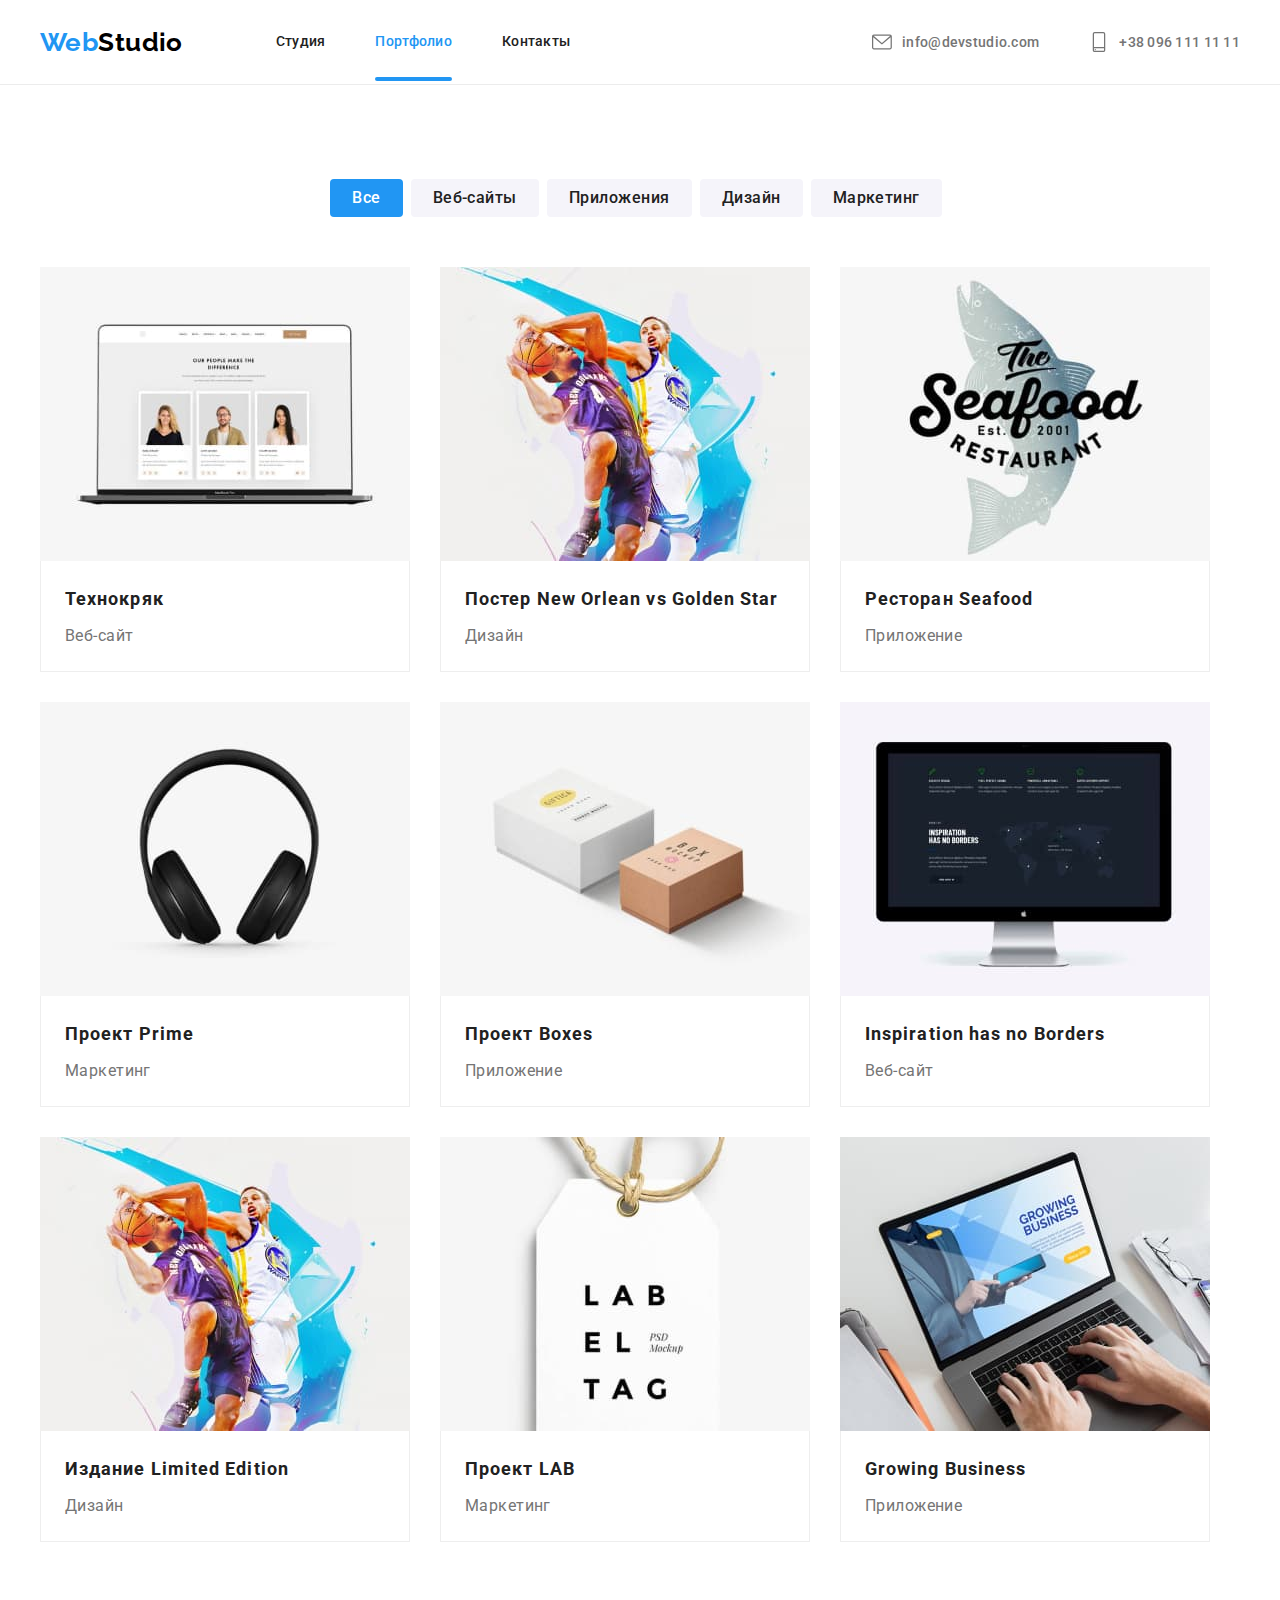
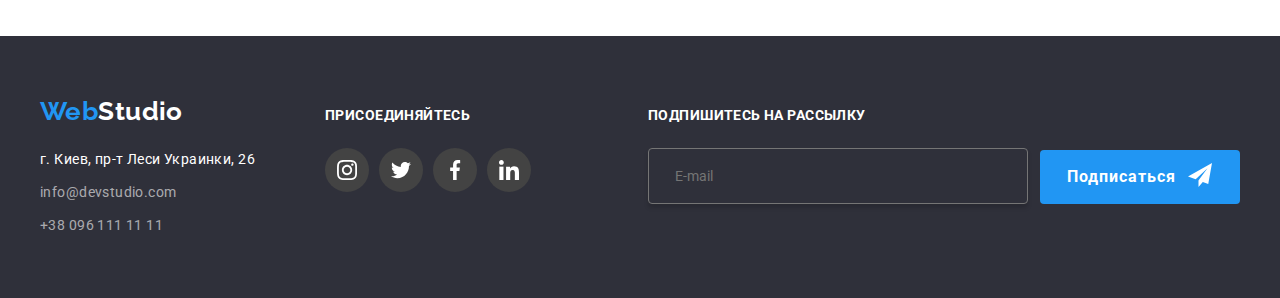
==== portfolio.html @ 3d5f89b4 "add" ====
<!DOCTYPE html>
<html lang="ru">
    <head>
        <meta charset="UTF-8">
        <meta http-equiv="X-UA-Compatible" content="IE=edge">
        <meta name="viewport" content="width=device-width, initial-scale=1.0">
        <title>Document</title>
        <link rel="preconnect" href="https://fonts.googleapis.com">
        <link rel="preconnect" href="https://fonts.gstatic.com" crossorigin>
        <link href="https://fonts.googleapis.com/css2?family=Raleway:wght@700&family=Roboto:wght@400;500;700;900&display=swap"
            rel="stylesheet">
        <link rel="stylesheet" href="./css/main.css">
        <link rel="stylesheet" href="./css/normalise.css">
        
    </head>

    <body class="page">
            <header class="header header-border">
                <div class="container">
                    <div class="section-header">
                        <nav class="header-nav">
                            <a class="logo link" href=""><span class="accent">Web</span>Studio</a>
            
                            <ul class="header-list list">
                                <li class="header-list-link">
                                    <a class="header-link  link" href="./index.html">Студия</a>
                                </li>
            
                                <li class="header-list-link">
                                    <a class="header-link current link" href="./portfolio.html">Портфолио</a>
                                </li>
            
                                <li class="header-list-link">
                                    <a class="header-link link" href="">Контакты</a>
                                </li>
                            </ul>
                        </nav>
            
                        <ul class="header-contakts-list list">
                            <li class="contacts-link">
            
                                <a class="header-contakts-link link mail" href="mailto:info@devstudio.com">
                                    <svg class="header-contakts-icon" aria-hidden="true">
                                        <use href="./images/icons.svg#icon-envelope"></use>
                                    </svg>
                                </a>
                            </li>
            
                            <li class="contacts-link">
            
                                <a class="header-contakts-link link phone" href="tel:+380961111111">
                                    <svg class="header-contakts-icon" aria-hidden="true">
                                        <use href="./images/icons.svg#icon-smartphone"></use>
                                    </svg>
                                </a>
                            </li>
                        </ul>
                    </div>
                </div>
            
            </header>
        <main>
            <section class="section portfolio">
                <div class="container">
                    <h1 class="button-caption">Заголовки</h1>
                    <ul class="list button-list">
                        <li class="btn-list"><button class="button active" type="button">Все</button></li>
                        <li class="btn-list"><button class="button" type="button">Веб-сайты</button></li>
                        <li class="btn-list"><button class="button" type="button">Приложения</button></li>
                        <li class="btn-list"><button class="button" type="button">Дизайн</button></li>
                        <li class="btn-list"><button class="button" type="button">Маркетинг</button></li>
                    </ul>

                    <ul class="container-project projects list">
                            <li class="element-project">
                                <a class="project-link link" href="">
                                    <div class="project-img">
                                        <img src="./portfolio/веб-сайт.jpg" alt="Веб-сайт" height="405">
                                            <div class="project-overlay">
                                                <p>
                                                    Ресурс предлагает комплексные предложения с разным уровнем функционала и сервисов. Все это позволит посетителю
                                                    получить
                                                    исчерпывающие сведения о компании или частном лице.
                                                </p>
                                             </div>
                                    </div>
                                    <div class="projects-item">
                                        <h2 class="projects-title">Технокряк</h2>
                                        <p class="projects-items">Веб-сайт</p>
                                    </div>
                                </a>
                            </li>
                            <li class="element-project">
                                <a class="project-link link" href="">
                                    <div class="project-img">
                                        <img src="./portfolio/дизайн.jpg" alt="Дизайн" height="405">
                                        <div class="project-overlay">
                                            <p>
                                                Ресурс предлагает комплексные предложения с разным уровнем функционала и сервисов. Все это позволит
                                                посетителю
                                                получить
                                                исчерпывающие сведения о компании или частном лице.
                                            </p>
                                        </div>
                                    </div>
                                    
                                    <div class="projects-item">
                                        <h2 class="projects-title">Постер New Orlean vs Golden Star</h2>
                                        <p class="projects-items">Дизайн</p>
                                    </div>
                                </a>
                                
                            </li>
                            <li class="element-project">
                                <a class="project-link link" href="">
                                    <div class="project-img">
                                        <img src="./portfolio/приложение1.jpg" alt="Приложение" height="405">
                                        <div class="project-overlay">
                                            <p>
                                                Ресурс предлагает комплексные предложения с разным уровнем функционала и сервисов. Все это позволит
                                                посетителю
                                                получить
                                                исчерпывающие сведения о компании или частном лице.
                                            </p>
                                        </div>
                                    </div>
                                    
                                    <div class="projects-item">
                                        <h2 class="projects-title">Ресторан Seafood</h2>
                                        <p class="projects-items">Приложение</p>
                                    </div>
                                </a>
                                
                            </li>
                            <li class="element-project">
                                <a class="project-link link" href="">
                                    <div class="project-img">
                                        <img src="./portfolio/маркетинг.jpg" alt="Маркетинг" height="405">
                                        <div class="project-overlay">
                                            <p>
                                                Ресурс предлагает комплексные предложения с разным уровнем функционала и сервисов. Все это позволит
                                                посетителю
                                                получить
                                                исчерпывающие сведения о компании или частном лице.
                                            </p>
                                        </div>
                                    </div>
                                    
                                    <div class="projects-item">
                                        <h2 class="projects-title">Проект Prime</h2>
                                        <p class="projects-items">Маркетинг</p>
                                    </div>
                                </a>
                            </li>
                            <li class="element-project">
                                <a class="project-link link" href="">
                                    <div class="project-img">
                                        <img src="./portfolio/приложение.jpg" alt="Приложение" height="405">
                                        <div class="project-overlay">
                                            <p>
                                                Ресурс предлагает комплексные предложения с разным уровнем функционала и сервисов. Все это позволит
                                                посетителю
                                                получить
                                                исчерпывающие сведения о компании или частном лице.
                                            </p>
                                        </div>
                                    </div>
                                    
                                    <div class="projects-item">
                                        <h2 class="projects-title">Проект Boxes</h2>
                                        <p class="projects-items">Приложение</p>
                                    </div>
                                </a>
                            </li>
                            <li class="element-project">
                                <a class="project-link link" href="">
                                    <div class="project-img">
                                        <img src="./portfolio/веб-сайт1.jpg" alt="Веб-сайт" height="405">
                                        <div class="project-overlay">
                                            <p>
                                                Ресурс предлагает комплексные предложения с разным уровнем функционала и сервисов. Все это позволит
                                                посетителю
                                                получить
                                                исчерпывающие сведения о компании или частном лице.
                                            </p>
                                        </div>
                                    </div>
                                    
                                    <div class="projects-item">
                                        <h2 class="projects-title">Inspiration has no Borders</h2>
                                        <p class="projects-items">Веб-сайт</p>
                                    </div>
                                </a>
                            </li>
                            <li class="element-project">
                                <a class="project-link link" href="">
                                    <div class="project-img">
                                        <img src="./portfolio/дизайн.jpg" alt="Дизайн" height="405">
                                        <div class="project-overlay">
                                            <p>
                                                Ресурс предлагает комплексные предложения с разным уровнем функционала и сервисов. Все это позволит
                                                посетителю
                                                получить
                                                исчерпывающие сведения о компании или частном лице.
                                            </p>
                                        </div>
                                    </div>
                                    
                                    <div class="projects-item">
                                        <h2 class="projects-title">Издание Limited Edition</h2>
                                        <p class="projects-items">Дизайн</p>
                                    </div>
                                </a>
                            </li>
                            <li class="element-project">
                                <a class="project-link link" href="">
                                    <div class="project-img">
                                        <img src="./portfolio/маркетинг1.jpg" alt="Маркетинг" height="405">
                                        <div class="project-overlay">
                                            <p>
                                                Ресурс предлагает комплексные предложения с разным уровнем функционала и сервисов. Все это позволит
                                                посетителю
                                                получить
                                                исчерпывающие сведения о компании или частном лице.
                                            </p>
                                        </div>
                                    </div>
                                    
                                    <div class="projects-item">
                                        <h2 class="projects-title">Проект LAB</h2>
                                        <p class="projects-items">Маркетинг</p>
                                    </div>
                                </a>
                            </li>
                            <li class="element-project">
                                <a class="project-link link" href="">
                                    <div class="project-img">
                                        <img src="./portfolio/приложение2.jpg" alt="Приложение" height="405">
                                        <div class="project-overlay">
                                            <p>
                                                Ресурс предлагает комплексные предложения с разным уровнем функционала и сервисов. Все это позволит
                                                посетителю
                                                получить
                                                исчерпывающие сведения о компании или частном лице.
                                            </p>
                                        </div>
                                    </div>
                                    
                                    <div class="projects-item">
                                        <h2 class="projects-title">Growing Business</h2>
                                        <p class="projects-items">Приложение</p>
                                    </div>
                                </a>
                            </li>
                    </ul>
                </div>
            </section>
        </main>
        
        <footer class="footer">
            <div class="container footer-flex">
                <div class="adress">
                    <a class="logo link" href=""><span class="accent">Web</span>Studio</a>
        
                    <address>
                        <ul class="footer-contakts-list list">
                            <li class="footer-menu">
                                <a class="footer-contakts-link link" href="">г. Киев, пр-т Леси Украинки, 26</a>
                            </li>
        
                            <li class="footer-menu">
                                <a class="footer-contakts-link items link"
                                    href="mailto:info@devstudio.com">info@devstudio.com</a>
                            </li>
        
                            <li class="footer-menu">
                                <a class="footer-contakts-link items link" href="tel:+380961111111">+38 096 111 11 11</a>
                            </li>
                        </ul>
                    </address>
                </div>
        
                <div>
                    <b class="cta">присоединяйтесь</b>
                    <ul class="list list-cta">
                        <li class="social-item-cta">
                            <a class="social-icon-footer link" href="#">
                                <svg class="social-icon-cta" aria-hidden="true">
                                    <use href="./images/icons.svg#icon-insta"></use>
                                </svg>
                            </a>
                        </li>
                        <li class="social-item-cta">
                            <a class="social-icon-footer link" href="#">
                                <svg class="social-icon-cta" aria-hidden="true">
                                    <use href="./images/icons.svg#icon-tw"></use>
                                </svg>
                            </a>
                        </li>
                        <li class="social-item-cta">
                            <a class="social-icon-footer link" href="#">
                                <svg class="social-icon-cta" aria-hidden="true">
                                    <use href="./images/icons.svg#icon-fb"></use>
                                </svg>
                            </a>
                        </li>
                        <li class="social-item-cta">
                            <a class="social-icon-footer link" href="#">
                                <svg class="social-icon-cta" aria-hidden="true">
                                    <use href="./images/icons.svg#icon-in"></use>
                                </svg>
                            </a>
                        </li>
                    </ul>
                </div>
                <div class="follow-form">
                    <b class="cta">подпишитесь на рассылку</b>
                    <form class="form-follow-send">
                        <label class="form-follow-lable" for="follow-email"></label>
                        <input class="form-follow-input" id="follow-email" type="text" name="email" placeholder="E-mail">
                        <button class="form-send-button" type="submit">Подписаться
                            <svg class="form-send-icon" aria-hidden="true" width="24" height="24">
                                <use href="./images/icons.svg#icon-send"></use>
                            </svg>
                        </button>
                    </form>
                </div>
            </div>
        </footer>
    </body>
</html>
---- css/main.css ----
:root {
  --font-family-primary: 'Roboto', sans-serif;
  --font-family-logo: 'Raleway', sans-serif;
  --color-background-primary: #e5e5e5;
  --color-tertiary: #ffffff;
  --color-primary: #757575;
  --color-secondary: #212121;
  --color-accent: #2196f3;
  --color-background: #2f303a;
  --color-button: #f5f4fa;
  --color-button-secondary: #eeeeee;
  --color-logo: #000000;
  --color-top: #ececec;
  --color-client: #afb1b8;
}

body {
  font-family: var(--font-family-primary);
  background-color: var(--color-background-primar);
  color: var(--color-primary);
  font-size: 14px;
  font-weight: 400;
  line-height: 1.7;
  letter-spacing: 0.03em;
}

.link {
  text-decoration: none;
  color: inherit;
  transition: opacity 250ms cubic-bezier(0.4, 0, 0.2, 1);
}

.list {
  list-style: none;
  display: flex;
  padding-left: 0;
  margin: 0;
}

/* .section-header,
.section-hero,
.section-benefits,
.section-activity,
.section-team,
.section-footer,
.section-button { */

.container {
  margin-left: auto;
  margin-right: auto;
  width: 1200px;
  padding-left: 15px;
  padding-right: 15px;
}

h1,
h2,
h3,
h4,
h5,
h6,
p {
  margin: 0;
}

img {
  display: block;
  max-width: 100%;
  height: auto;
}

.section {
  padding-top: 94px;
  padding-bottom: 94px;
}

*:focus-visible {
  outline: none;
}

/* header */

.section-header .header-nav {
  display: flex;
  align-items: center;
}

.section-header {
  display: flex;
}
.logo {
  font-family: var(--font-family-logo);
  font-weight: 700;
  font-size: 26px;
  line-height: 1.19;

  color: var(--color-logo);
}

.accent {
  color: var(--color-accent);
}

.header-link,
.header-contakts-link {
  padding-top: 32px;
  padding-bottom: 32px;

  font-weight: 500;
  line-height: 1.14;
  line-height: 100%;
  letter-spacing: 0.02em;
  color: var(--color-secondary);
}
.current {
  position: relative;
}
.header-link.current::after {
  position: absolute;
  content: ' ';
  display: block;
  background-color: var(--color-accent);
  bottom: 0;
  height: 4px;
  width: 100%;
  border-radius: 2px;
}

.mail::after {
  content: 'info@devstudio.com';
  display: inline-block;
}

.phone::after {
  content: '+38 096 111 11 11';
  display: inline-block;
}

.contacts-link {
  display: flex;
  align-items: center;
}

.header-contakts-link {
  display: flex;
  align-items: center;
  fill: var(--color-primary);
  cursor: pointer;
  color: var(--color-primary);
}

.header-link:hover,
.header-link:focus,
.current,
.accent {
  color: var(--color-accent);
  transition: cubic-bezier(0.4, 0, 0.2, 1);
  transition-duration: 250ms;
}

.current::after {
  content: ' ';
}

.header-contakts-link:hover,
.header-contakts-link:focus {
  color: var(--color-accent);
  fill: var(--color-accent);
  transition: cubic-bezier(0.4, 0, 0.2, 1);
  transition-duration: 250ms;
}

.header-contakts-icon {
  width: 20px;
  height: 20px;
  margin-right: 10px;
}

.header-list {
  margin-left: 93px;
}
.header-contakts-list {
  margin-left: auto;
}

.header-list-link:not(:last-child),
.contacts-link:not(:last-child) {
  margin-right: 50px;
}

/* hero */

.hero {
  padding-top: 200px;
  padding-bottom: 200px;
  text-align: center;
}
.overlay {
  background-image: linear-gradient(to right, rgba(47, 48, 58, 0.4), rgba(47, 48, 58, 0.4)),
    url(../images/bg.jpg);
  background-color: var(--color-background);
  background-repeat: no-repeat;
  background-position: center;
  background-size: cover;
  max-width: 1600px;
  max-height: 600px;
  margin-left: auto;
  margin-right: auto;
}

.hero-title {
  font-weight: 900;
  font-size: 44px;
  text-transform: uppercase;
  letter-spacing: 0.06em;
  line-height: 1.36;
  margin-bottom: 30px;
  color: var(--color-tertiary);
}

.btn {
  margin: auto;
}

.hero-btn {
  background-color: var(--color-accent);

  font-family: var(--font-family-primary);
  font-weight: 700;
  font-size: 16px;
  line-height: 1.88;
  letter-spacing: 0.06em;
  color: var(--color-tertiary);
  cursor: pointer;

  border: none;
  border-radius: 4px;
  display: block;

  padding: 10px 32px;
}

.button.active {
  background-color: var(--color-accent);
  color: var(--color-tertiary);
  cursor: pointer;
}

/* benefits */

.list-benefits-icon {
  display: flex;
  width: 270px;
  height: 120px;
  align-items: center;
  justify-content: center;
  border-radius: 4px;
  background-color: var(--color-button);
  margin-bottom: 30px;
}

.benefit-icon {
  width: 70px;
  height: 70px;
}

.benefits-caption,
.activity-caption,
.team-caption,
.client-caption {
  font-weight: 700;
  font-size: 36px;
  line-height: 1.17;
  color: var(--color-secondary);
  margin-bottom: 50px;
}

.benefits-caption {
  display: none;
}

.benefits-title {
  color: var(--color-secondary);
  font-weight: 700;
  font-size: 14px;
  line-height: 1.14;
  text-transform: uppercase;
  margin-bottom: 10px;
}

.benefits-text {
  color: var(--color-primary);
  line-height: 1.71;
}

.section-benefits .list {
  display: flex;
}

.item:not(:last-child) {
  margin-right: 30px;
}

.list-benefits .item {
  width: 270px;
}

/* activity */
.section-activity {
  margin-top: -94px;
}

.picture-activity:not(:last-child) {
  margin-right: 30px;
}

.activity-caption,
.client-caption {
  text-align: center;
}

.picture-activity {
  position: relative;
}

.picture-activity::before {
  position: absolute;
  bottom: 0;
  background-color: rgba(47, 48, 58, 0.8);
  content: ' ';
  width: 100%;
  height: 70px;
}

.item-activity {
  bottom: 27px;
  position: absolute;
  font-weight: 700;
  text-transform: uppercase;
  line-height: 1.17;
  color: var(--color-tertiary);
  left: 25%;
}

/* team */

.team {
  background-color: var(--color-button);
}

.team-caption {
  padding-bottom: 0;
  text-align: center;
}

.item-team:not(:last-child) {
  margin-right: 30px;
}

.team-content {
  color: var(--color-secondary);
  font-size: 16px;
  font-weight: 500;
  line-height: 1.19;
  text-align: center;
  margin-bottom: 10px;
}

.team-position {
  color: var(--color-primary);
  font-size: 16px;
  line-height: 1.19;
}

.list-team {
  text-align: center;
}

.item-team {
  width: 270px;
  background-color: rgba(255, 255, 255, 1);
  border-radius: 4px;
  box-shadow: 0px 2px 1px 0px rgba(0, 0, 0, 0.2), 0px 1px 1px 0px rgba(0, 0, 0, 0.14),
    0px 1px 3px 0px rgba(0, 0, 0, 0.12);
}

.content-effects {
  padding-top: 30px;
}

.icon-list {
  margin-top: 16px;
  margin-bottom: 30px;
}

.social-icon-list:first-child {
  margin-left: 32px;
}
.social-icon-list:not(:last-child) {
  margin-right: 10px;
}

.social-icon-item {
  display: block;
  width: 44px;
  height: 44px;
  border-radius: 50%;
}

.social-icon-item:hover,
.social-icon-item:focus {
  background-color: var(--color-accent);
  transition: cubic-bezier(0.4, 0, 0.2, 1);
  transition-duration: 250ms;
}

.social-icon {
  fill: var(--color-client);
  cursor: pointer;
  padding: 12px;
  width: 20px;
  height: 20px;
}

.social-icon:hover {
  fill: var(--color-tertiary);
  transition: cubic-bezier(0.4, 0, 0.2, 1);
  transition-duration: 250ms;
}

/*    clients   */

.icon-link {
  width: 100%;
  height: 100%;
  display: flex;
  align-items: center;
  justify-content: center;
  cursor: pointer;
  fill: var(--color-client);
  border: 1px solid var(--color-client);
  border-radius: 4px;
}

.list-icon {
  width: 170px;
  height: 92px;
}

.list-icon:not(:last-child) {
  margin-right: 30px;
}

.icon-link:hover,
.icon-link:focus {
  fill: var(--color-accent);
  transition: cubic-bezier(0.4, 0, 0.2, 1);
  transition-duration: 250ms;
}

.icon-link:hover,
.icon-link:focus {
  border: 1px solid var(--color-accent);
  transition: cubic-bezier(0.4, 0, 0.2, 1);
  transition-duration: 250ms;
}

.client-icon {
  width: 106px;
  height: 60px;
}

/* footer */

.footer-contakts-link {
  color: var(--color-tertiary);
  line-height: 1.71;
  font-style: normal;
}

.footer-menu:not(:last-child) {
  margin-bottom: 9px;
}

.footer-contakts-link:hover,
.footer-contakts-link:focus {
  color: var(--color-accent);
  transition: cubic-bezier(0.4, 0, 0.2, 1);
  transition-duration: 250ms;
}

.footer-contakts-list .items {
  color: rgba(255, 255, 255, 0.6);
}

.footer {
  background-color: var(--color-background);
  padding-top: 60px;
  padding-bottom: 60px;
}
.footer-flex {
  display: flex;
  align-items: baseline;
}

.footer .logo {
  color: var(--color-tertiary);
}

.adress {
  margin-right: 70px;
}

.footer-contakts-list {
  display: block;
  margin-top: 20px;
}

/* call-to-action */

.cta {
  color: var(--color-tertiary);
  text-transform: uppercase;
  line-height: 1.14;
  font-weight: 700;
  letter-spacing: 0.03em;
}

.list-cta,
.form-follow-input {
  margin-top: 20px;
}

.social-item-cta:not(:last-child) {
  margin-right: 10px;
}

.social-icon-footer {
  display: block;
  width: 44px;
  height: 44px;
  background-color: #434343;
  border-radius: 50%;
}

.social-icon-cta {
  cursor: pointer;
  padding: 12px;
  fill: var(--color-tertiary);
  width: 20px;
  height: 20px;
}

.social-icon-footer:hover,
.social-icon-footer:focus {
  cursor: pointer;
  border-radius: 50%;
  background-color: var(--color-accent);
  transition: cubic-bezier(0.4, 0, 0.2, 1);
  transition-duration: 250ms;
}

.follow-form {
  display: block;
  margin-left: auto;
}

.form-follow-send {
  display: flex;
  align-items: flex-end;
}

.form-follow-input {
  height: 50px;
  width: 358px;
  padding: 2px 10px;
  border: none;
  border-radius: 4px;
  font-size: 16px;
  box-shadow: 0px 4px 4px 0px rgba(0, 0, 0, 0.15);
  background-color: var(--color-background);
  border: 1px solid var(--color-primary);
  font: inherit;
}

.form-follow-input:hover,
.form-follow-input:focus {
  border-color: var(--color-accent);
  color: var(--color-tertiary);
  transition: cubic-bezier(0.4, 0, 0.2, 1);
  transition-duration: 250ms;
}

.form-follow-input::placeholder {
  padding: 15px 295px 15px 16px;
}

.form-field-input:hover + svg,
.form-field-input:focus + svg {
  fill: var(--color-accent);
  border-color: var(--color-accent);
  transition: cubic-bezier(0.4, 0, 0.2, 1);
  transition-duration: 250ms;
}

.form-send-button {
  position: relative;
  height: 50px;
  width: 200px;
  background-color: var(--color-accent);
  border-radius: 4px;
  padding: 27px;
  border: none;
  margin-left: 12px;
  cursor: pointer;
  align-items: center;
  display: flex;

  font-family: var(--font-family-primary);
  font-weight: 700;
  font-size: 16px;
  line-height: 1.88;
  letter-spacing: 0.06em;
  color: var(--color-tertiary);
}

.form-send-icon {
  position: absolute;
  fill: var(--color-tertiary);
  right: 28px;
  top: 13px;
  margin-left: 10px;
}

/* portfolio */
/* titles */

.header-border {
  border-bottom: 1px solid var(--color-top);
}

.button {
  font-family: var(--font-family-primary);
  background-color: var(--color-button);
  color: var(--color-secondary);
  font-weight: 500;
  font-size: 16px;
  line-height: 1.63;
  letter-spacing: 0.03em;
  border: none;
  cursor: pointer;
  border-radius: 4px;

  padding: 6px 22px;
}

.button:last-child {
  margin-right: 0;
}

.btn-list:hover,
.btn-list:focus {
  box-shadow: 0px 3px 1px rgba(0, 0, 0, 0.1), 0px 1px 2px rgba(0, 0, 0, 0.08),
    0px 2px 2px rgba(0, 0, 0, 0.12);
}

.button:hover,
.button:focus {
  background-color: var(--color-accent);
  color: var(--color-tertiary);
  transition: cubic-bezier(0.4, 0, 0.2, 1);
  transition-duration: 250ms;
}

/* projects */

.container-project {
  flex-wrap: wrap;
}

.element-project:nth-last-child(-n + 3) {
  margin-bottom: 0;
}

.element-project:not(:nth-child(3n)) {
  margin-right: 30px;
}

.element-project {
  position: relative;
  box-sizing: border-box;
  width: 370px;
  height: auto;
  margin-bottom: 30px;
  background-color: rgba(255, 255, 255, 1);
  overflow: hidden;
}

.project-link {
  display: block;
}

.project-img {
  display: block;
  position: relative;
  width: 370px;
  height: 294px;
  overflow: hidden;
}

.project-link:hover {
  box-shadow: 1px 4px 6px rgba(0, 0, 0, 0.16), 0px 4px 4px rgba(0, 0, 0, 0.06),
    0px 1px 1px rgba(0, 0, 0, 0.12);
}

.projects-title {
  color: var(--color-secondary);
  font-size: 18px;
  font-weight: 700;
  line-height: 2;
  letter-spacing: 0.06em;

  margin-bottom: 4px;
}

.projects-items {
  font-size: 16px;
  line-height: 1.88;
  margin-bottom: 0;
}

.projects-item {
  padding: 20px 24px;
  border-bottom: 1px solid var(--color-button-secondary);
  border-left: 1px solid var(--color-button-secondary);
  border-right: 1px solid var(--color-button-secondary);
}

.project-overlay {
  position: absolute;
  padding: 63px 24px;
  top: 0;
  left: 0;

  font-size: 18px;
  line-height: 1.55;
  color: var(--color-tertiary);
  background-color: var(--color-accent);

  transform: translateY(410px);
  transition: cubic-bezier(0.4, 0, 0.2, 1);
  transition-duration: 250ms;
}

.project-link:hover .project-overlay {
  transform: translateY(0);
}

.button-caption {
  display: none;
}

.button-list {
  justify-content: center;
  margin-bottom: 50px;
}

.btn-list {
  margin-right: 8px;
}

/* modal */

.backdrop {
  position: fixed;
  left: 0;
  top: 0;

  width: 100%;
  height: 100%;

  background-color: rgba(0, 0, 0, 0.2);
  transition: opacity 250ms cubic-bezier(0.4, 0, 0.2, 1);
}

.backdrop.is-hidden {
  opacity: 0;
  pointer-events: none;
  visibility: hidden;
}

.modal {
  position: absolute;
  top: 50%;
  left: 50%;
  transform: translate(-50%, -50%);
  padding: 40px;

  width: 528px;
  height: 581px;
  border-radius: 4px;

  background-color: var(--color-tertiary);
  box-shadow: 0px 2px 1px 0px rgba(0, 0, 0, 0.2), 0px 1px 1px 0px rgba(0, 0, 0, 0.14),
    0px 1px 3px 0px rgba(0, 0, 0, 0.12);
}

.overlay-button {
  position: relative;
}

.project-overlay {
  transition: cubic-bezier(0.4, 0, 0.2, 1);
  transition-duration: 1250ms;
}

.close-button {
  position: absolute;
  transform: translate(-75%, -75%);

  margin: 3px 4px 4px 4px;
  border: 1px solid var(--color-tertiary);
}
.close-button:hover,
.close-button:focus {
  fill: var(--color-accent);
}

.modal-button {
  position: absolute;
  top: 8px;
  right: 8px;
  padding: 0;

  width: 30px;
  height: 30px;

  border: 1px solid rgba(0, 0, 0, 0.1);
  border-radius: 50%;
  background-color: var(--color-tertiary);
  cursor: pointer;
  transition: cubic-bezier(0.4, 0, 0.2, 1);
  transition-duration: 250ms;
}

.modal-title {
  font-weight: 700;
  font-size: 20px;
  line-height: 1.15;
  color: var(--color-secondary);
}
.form {
  padding-top: 12px;
}

.form-field-lable {
  font-size: 12px;
  line-height: 1.16;

  display: block;
  color: var(--color-primary);
  padding-bottom: 4px;
}

.form-field-group {
  position: relative;
  border: 1px solid var(--color-client);
  border-radius: 4px;
  margin-bottom: 10px;
}

.form-field-input {
  background-color: var(--color-tertiary);
  height: 35px;
  width: 448px;
  border: none;
  padding-left: 35px;
  padding-right: 13px;
  cursor: pointer;
}

.form-field-group:hover,
.form-field-group:focus,
.form-field-group:active,
.form-field-input:hover,
.form-field-input:focus,
.form-field-input:active {
  fill: var(--color-accent);
  border-color: var(--color-accent);
}

.form-field-icon {
  position: absolute;
  top: 50%;
  left: 3%;
  transform: translateY(-50%);

  fill: var(--color-logo);
}

.form-field-textarea {
  height: 120px;
  resize: none;
  padding: 12px 16px;
}

.form-field-button {
  width: 200px;
  height: 50px;
  background-color: var(--color-accent);
  font-family: var(--font-family-primary);
  font-weight: 700;
  font-size: 16px;
  line-height: 1.88;
  letter-spacing: 0.06em;
  color: var(--color-tertiary);
  cursor: pointer;

  border: none;
  border-radius: 4px;
  display: block;

  margin-top: 30px;
  margin-left: auto;
  margin-right: auto;
}

.check-input {
  appearance: none;
  width: 16px;
  height: 15px;
  border: 1px solid #2196f3;

  position: relative;
  display: flex;
  align-items: center;
  margin-right: 7px;
}

.form-check {
  display: flex;
  align-items: center;
  cursor: pointer;
  margin-top: 20px;
}

.option {
  display: flex;
  justify-content: flex-end;
  flex-direction: row-reverse;
  margin-left: 14px;
  padding-top: 10px;
}

.check__input {
  margin-right: 7px;
  border: none;
  cursor: pointer;
}

.check__agree {
  color: var(--color-accent);
  padding-left: 3px;
}
---- css/normalise.css ----
/*! normalize.css v8.0.1 | MIT License | github.com/necolas/normalize.css */

/* Document
   ========================================================================== */

/**
 * 1. Correct the line height in all browsers.
 * 2. Prevent adjustments of font size after orientation changes in iOS.
 */

html {
  line-height: 1.15; /* 1 */
  -webkit-text-size-adjust: 100%; /* 2 */
}

/* Sections
   ========================================================================== */

/**
 * Remove the margin in all browsers.
 */

body {
  margin: 0;
}

/**
 * Render the `main` element consistently in IE.
 */

main {
  display: block;
}

/**
 * Correct the font size and margin on `h1` elements within `section` and
 * `article` contexts in Chrome, Firefox, and Safari.
 */

h1 {
  font-size: 2em;
  margin: 0.67em 0;
}

/* Grouping content
   ========================================================================== */

/**
 * 1. Add the correct box sizing in Firefox.
 * 2. Show the overflow in Edge and IE.
 */

hr {
  box-sizing: content-box; /* 1 */
  height: 0; /* 1 */
  overflow: visible; /* 2 */
}

/**
 * 1. Correct the inheritance and scaling of font size in all browsers.
 * 2. Correct the odd `em` font sizing in all browsers.
 */

pre {
  font-family: monospace, monospace; /* 1 */
  font-size: 1em; /* 2 */
}

/* Text-level semantics
   ========================================================================== */

/**
 * Remove the gray background on active links in IE 10.
 */

a {
  background-color: transparent;
}

/**
 * 1. Remove the bottom border in Chrome 57-
 * 2. Add the correct text decoration in Chrome, Edge, IE, Opera, and Safari.
 */

abbr[title] {
  border-bottom: none; /* 1 */
  text-decoration: underline; /* 2 */
  text-decoration: underline dotted; /* 2 */
}

/**
 * Add the correct font weight in Chrome, Edge, and Safari.
 */

b,
strong {
  font-weight: bolder;
}

/**
 * 1. Correct the inheritance and scaling of font size in all browsers.
 * 2. Correct the odd `em` font sizing in all browsers.
 */

code,
kbd,
samp {
  font-family: monospace, monospace; /* 1 */
  font-size: 1em; /* 2 */
}

/**
 * Add the correct font size in all browsers.
 */

small {
  font-size: 80%;
}

/**
 * Prevent `sub` and `sup` elements from affecting the line height in
 * all browsers.
 */

sub,
sup {
  font-size: 75%;
  line-height: 0;
  position: relative;
  vertical-align: baseline;
}

sub {
  bottom: -0.25em;
}

sup {
  top: -0.5em;
}

/* Embedded content
   ========================================================================== */

/**
 * Remove the border on images inside links in IE 10.
 */

img {
  border-style: none;
}

/* Forms
   ========================================================================== */

/**
 * 1. Change the font styles in all browsers.
 * 2. Remove the margin in Firefox and Safari.
 */

button,
input,
optgroup,
select,
textarea {
  font-family: inherit; /* 1 */
  font-size: 100%; /* 1 */
  line-height: 1.15; /* 1 */
  margin: 0; /* 2 */
}

/**
 * Show the overflow in IE.
 * 1. Show the overflow in Edge.
 */

button,
input {
  /* 1 */
  overflow: visible;
}

/**
 * Remove the inheritance of text transform in Edge, Firefox, and IE.
 * 1. Remove the inheritance of text transform in Firefox.
 */

button,
select {
  /* 1 */
  text-transform: none;
}

/**
 * Correct the inability to style clickable types in iOS and Safari.
 */

button,
[type='button'],
[type='reset'],
[type='submit'] {
  -webkit-appearance: button;
}

/**
 * Remove the inner border and padding in Firefox.
 */

button::-moz-focus-inner,
[type='button']::-moz-focus-inner,
[type='reset']::-moz-focus-inner,
[type='submit']::-moz-focus-inner {
  border-style: none;
  padding: 0;
}

/**
 * Restore the focus styles unset by the previous rule.
 */

button:-moz-focusring,
[type='button']:-moz-focusring,
[type='reset']:-moz-focusring,
[type='submit']:-moz-focusring {
  outline: 1px dotted ButtonText;
}

/**
 * Correct the padding in Firefox.
 */

fieldset {
  padding: 0.35em 0.75em 0.625em;
}

/**
 * 1. Correct the text wrapping in Edge and IE.
 * 2. Correct the color inheritance from `fieldset` elements in IE.
 * 3. Remove the padding so developers are not caught out when they zero out
 *    `fieldset` elements in all browsers.
 */

legend {
  box-sizing: border-box; /* 1 */
  color: inherit; /* 2 */
  display: table; /* 1 */
  max-width: 100%; /* 1 */
  padding: 0; /* 3 */
  white-space: normal; /* 1 */
}

/**
 * Add the correct vertical alignment in Chrome, Firefox, and Opera.
 */

progress {
  vertical-align: baseline;
}

/**
 * Remove the default vertical scrollbar in IE 10+.
 */

textarea {
  overflow: auto;
}

/**
 * 1. Add the correct box sizing in IE 10.
 * 2. Remove the padding in IE 10.
 */

[type='checkbox'],
[type='radio'] {
  box-sizing: border-box; /* 1 */
  padding: 0; /* 2 */
}

/**
 * Correct the cursor style of increment and decrement buttons in Chrome.
 */

[type='number']::-webkit-inner-spin-button,
[type='number']::-webkit-outer-spin-button {
  height: auto;
}

/**
 * 1. Correct the odd appearance in Chrome and Safari.
 * 2. Correct the outline style in Safari.
 */

[type='search'] {
  -webkit-appearance: textfield; /* 1 */
  outline-offset: -2px; /* 2 */
}

/**
 * Remove the inner padding in Chrome and Safari on macOS.
 */

[type='search']::-webkit-search-decoration {
  -webkit-appearance: none;
}

/**
 * 1. Correct the inability to style clickable types in iOS and Safari.
 * 2. Change font properties to `inherit` in Safari.
 */

::-webkit-file-upload-button {
  -webkit-appearance: button; /* 1 */
  font: inherit; /* 2 */
}

/* Interactive
   ========================================================================== */

/*
 * Add the correct display in Edge, IE 10+, and Firefox.
 */

details {
  display: block;
}

/*
 * Add the correct display in all browsers.
 */

summary {
  display: list-item;
}

/* Misc
   ========================================================================== */

/**
 * Add the correct display in IE 10+.
 */

template {
  display: none;
}

/**
 * Add the correct display in IE 10.
 */

[hidden] {
  display: none;
}
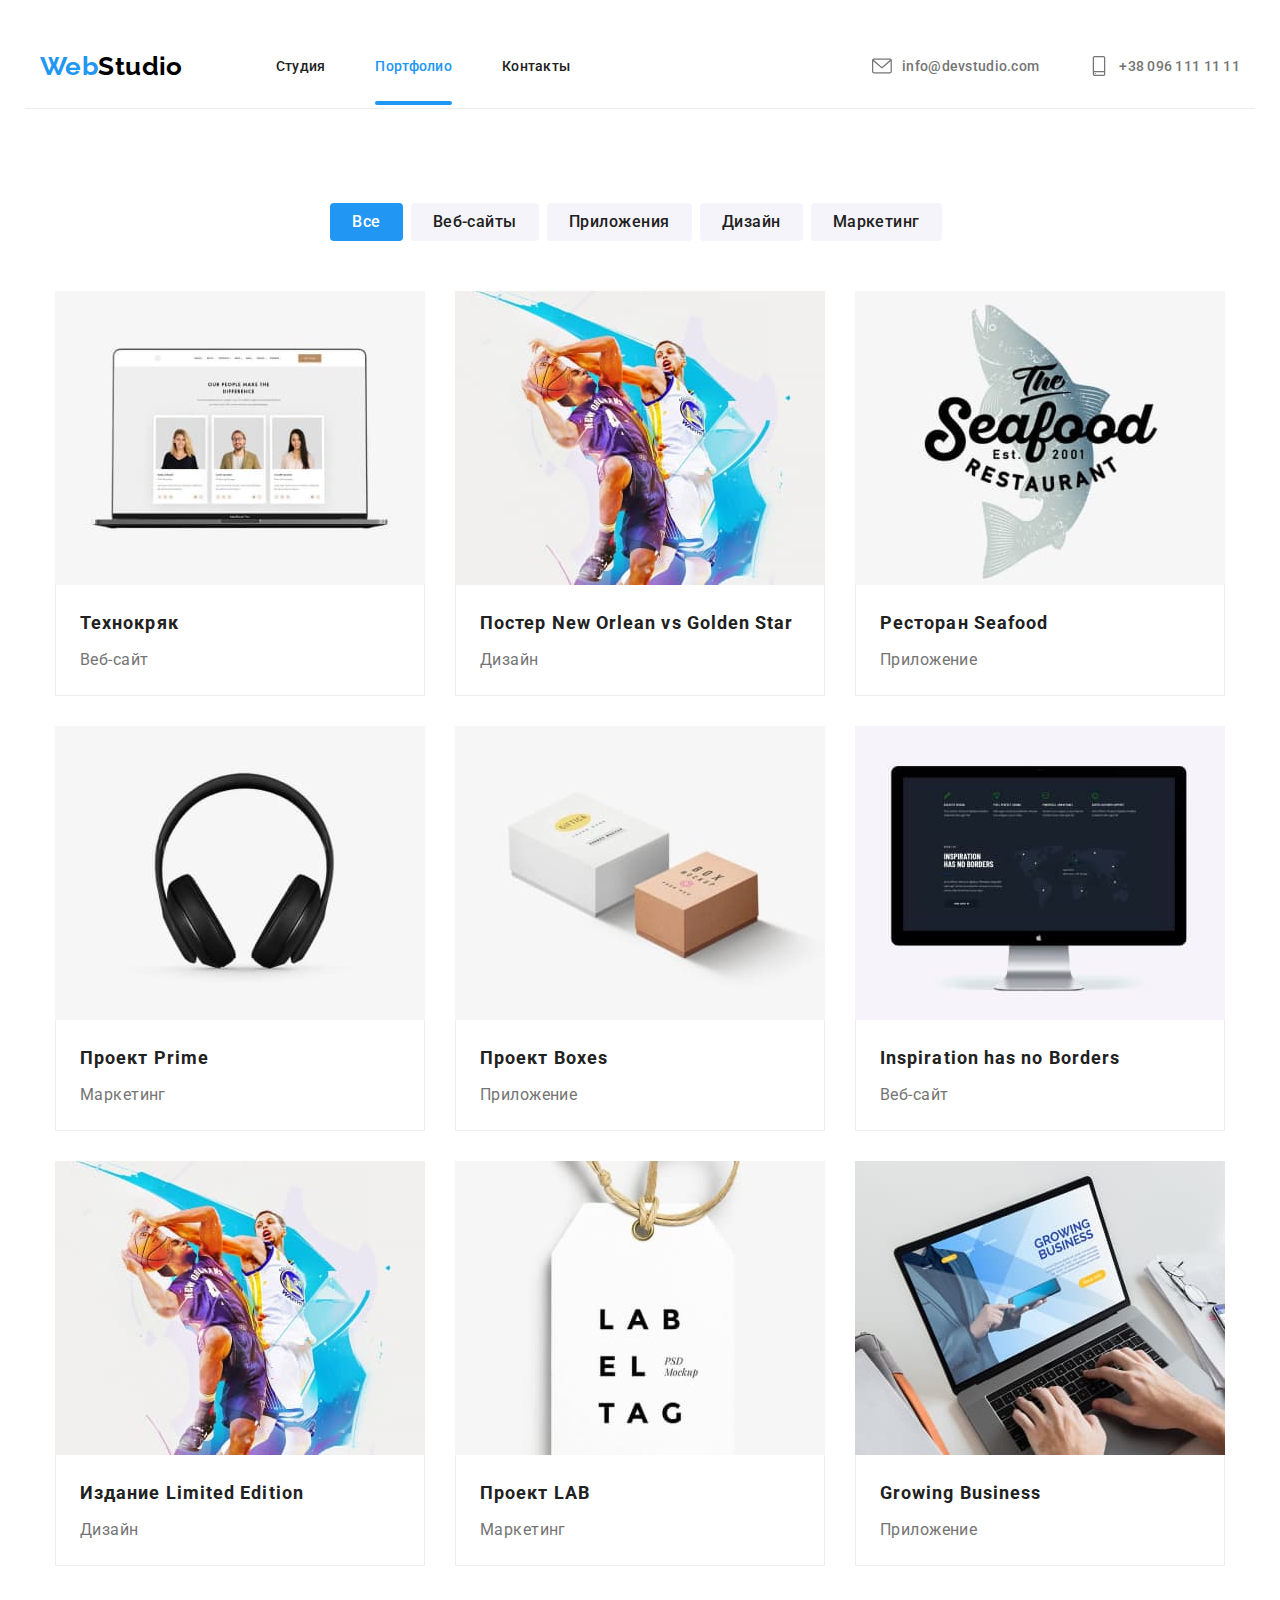
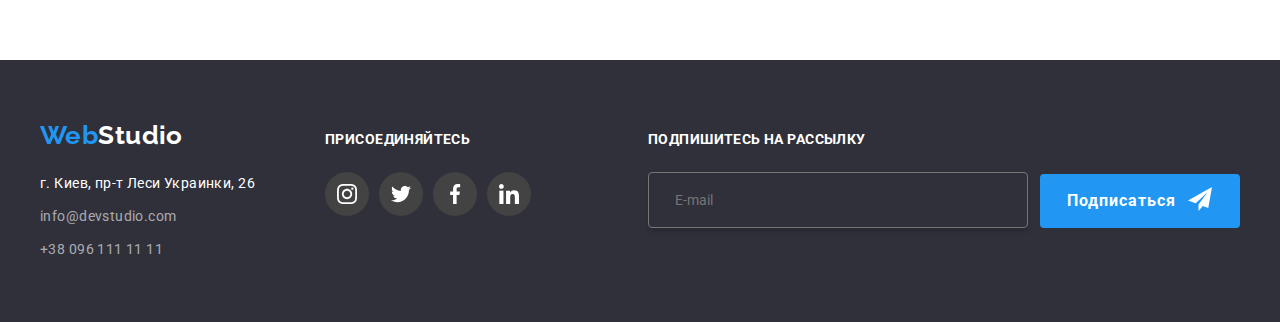
==== commit dd11923c: "add" ====
--- a/portfolio.html
+++ b/portfolio.html
@@ -9,54 +9,49 @@
         <link rel="preconnect" href="https://fonts.gstatic.com" crossorigin>
         <link href="https://fonts.googleapis.com/css2?family=Raleway:wght@700&family=Roboto:wght@400;500;700;900&display=swap"
             rel="stylesheet">
-        <link rel="stylesheet" href="./css/main.css">
+        <link rel="stylesheet" href="./css/main.min.css">
         <link rel="stylesheet" href="./css/normalise.css">
         
     </head>
 
     <body class="page">
-            <header class="header header-border">
-                <div class="container">
-                    <div class="section-header">
-                        <nav class="header-nav">
-                            <a class="logo link" href=""><span class="accent">Web</span>Studio</a>
-            
-                            <ul class="header-list list">
-                                <li class="header-list-link">
-                                    <a class="header-link  link" href="./index.html">Студия</a>
-                                </li>
-            
-                                <li class="header-list-link">
-                                    <a class="header-link current link" href="./portfolio.html">Портфолио</a>
-                                </li>
-            
-                                <li class="header-list-link">
-                                    <a class="header-link link" href="">Контакты</a>
-                                </li>
-                            </ul>
-                        </nav>
-            
-                        <ul class="header-contakts-list list">
-                            <li class="contacts-link">
-            
-                                <a class="header-contakts-link link mail" href="mailto:info@devstudio.com">
-                                    <svg class="header-contakts-icon" aria-hidden="true">
-                                        <use href="./images/icons.svg#icon-envelope"></use>
-                                    </svg>
-                                </a>
-                            </li>
-            
-                            <li class="contacts-link">
-            
-                                <a class="header-contakts-link link phone" href="tel:+380961111111">
-                                    <svg class="header-contakts-icon" aria-hidden="true">
-                                        <use href="./images/icons.svg#icon-smartphone"></use>
-                                    </svg>
-                                </a>
-                            </li>
-                        </ul>
-                    </div>
-                </div>
+            <header>
+                <nav class="container nav nav--border">
+                    <a class="logo link" href=""><span class="accent">Web</span>Studio</a>
+                    <ul class="nav__list list">
+                        <li class="nav__item">
+                            <a class="nav__link nav__link--black link" href="./index.html">Студия</a>
+                        </li>
+            
+                        <li class="nav__item">
+                            <a class="nav__link nav__link--black nav__current link" href="./portfolio.html">Портфолио</a>
+                        </li>
+            
+                        <li class="nav__item">
+                            <a class="nav__link nav__link--black link" href="">Контакты</a>
+                        </li>
+                    </ul>
+            
+                    <ul class="nav__adress list">
+                        <li class="nav__item">
+                            <a class="nav__link link nav__mail" href="mailto:info@devstudio.com">
+                                <svg class="nav__icon" aria-hidden="true">
+                                    <use href="./images/icons.svg#icon-envelope"></use>
+                                </svg>
+                            </a>
+                        </li>
+            
+                        <li class="nav__item">
+                            <a class="nav__link link nav__phone" href="tel:+380961111111">
+                                <svg class="nav__icon" aria-hidden="true">
+                                    <use href="./images/icons.svg#icon-smartphone"></use>
+                                </svg>
+                            </a>
+                        </li>
+                    </ul>
+                </nav>
+            
+            
             
             </header>
         <main>
@@ -71,184 +66,158 @@
                         <li class="btn-list"><button class="button" type="button">Маркетинг</button></li>
                     </ul>
 
-                    <ul class="container-project projects list">
-                            <li class="element-project">
-                                <a class="project-link link" href="">
-                                    <div class="project-img">
-                                        <img src="./portfolio/веб-сайт.jpg" alt="Веб-сайт" height="405">
-                                            <div class="project-overlay">
-                                                <p>
-                                                    Ресурс предлагает комплексные предложения с разным уровнем функционала и сервисов. Все это позволит посетителю
-                                                    получить
-                                                    исчерпывающие сведения о компании или частном лице.
-                                                </p>
-                                             </div>
-                                    </div>
-                                    <div class="projects-item">
-                                        <h2 class="projects-title">Технокряк</h2>
-                                        <p class="projects-items">Веб-сайт</p>
-                                    </div>
-                                </a>
-                            </li>
-                            <li class="element-project">
-                                <a class="project-link link" href="">
-                                    <div class="project-img">
-                                        <img src="./portfolio/дизайн.jpg" alt="Дизайн" height="405">
-                                        <div class="project-overlay">
-                                            <p>
-                                                Ресурс предлагает комплексные предложения с разным уровнем функционала и сервисов. Все это позволит
-                                                посетителю
-                                                получить
-                                                исчерпывающие сведения о компании или частном лице.
-                                            </p>
-                                        </div>
-                                    </div>
-                                    
-                                    <div class="projects-item">
-                                        <h2 class="projects-title">Постер New Orlean vs Golden Star</h2>
-                                        <p class="projects-items">Дизайн</p>
+                    <ul class="container project list">
+                            <li class="project__list">
+                                <a class="project__link link" href="">
+                                    <img class="project__img" src="./images/portfolio/веб-сайт.jpg" alt="Веб-сайт" height="405">
+                                    <div class="project__overlay">
+                                        <p>
+                                            Ресурс предлагает комплексные предложения с разным уровнем функционала и сервисов. Все это позволит посетителю
+                                            получить
+                                            исчерпывающие сведения о компании или частном лице.
+                                        </p>
+                                    </div>
+                                    <div class="project__group">
+                                        <h2 class="project__title">Технокряк</h2>
+                                        <p class="project__text">Веб-сайт</p>
+                                    </div>
+                                </a>
+                            </li>
+                            <li class="project__list">
+                                <a class="project__link link" href="">
+                                    <img class="project__img" src="./images/portfolio/дизайн.jpg" alt="Дизайн" height="405">
+                                    <div class="project__overlay">
+                                        <p>
+                                            Ресурс предлагает комплексные предложения с разным уровнем функционала и сервисов. Все это позволит
+                                            посетителю
+                                            получить
+                                            исчерпывающие сведения о компании или частном лице.
+                                        </p>
+                                    </div>
+                                    <div class="project__group">
+                                        <h2 class="project__title">Постер New Orlean vs Golden Star</h2>
+                                        <p class="project__text">Дизайн</p>
                                     </div>
                                 </a>
                                 
                             </li>
-                            <li class="element-project">
-                                <a class="project-link link" href="">
-                                    <div class="project-img">
-                                        <img src="./portfolio/приложение1.jpg" alt="Приложение" height="405">
-                                        <div class="project-overlay">
-                                            <p>
-                                                Ресурс предлагает комплексные предложения с разным уровнем функционала и сервисов. Все это позволит
-                                                посетителю
-                                                получить
-                                                исчерпывающие сведения о компании или частном лице.
-                                            </p>
-                                        </div>
-                                    </div>
-                                    
-                                    <div class="projects-item">
-                                        <h2 class="projects-title">Ресторан Seafood</h2>
-                                        <p class="projects-items">Приложение</p>
+                            <li class="project__list">
+                                <a class="project__link link" href="">
+                                    <img class="project__img" src="./images/portfolio/приложение1.jpg" alt="Приложение" height="405">
+                                    <div class="project__overlay">
+                                        <p>
+                                            Ресурс предлагает комплексные предложения с разным уровнем функционала и сервисов. Все это позволит
+                                            посетителю
+                                            получить
+                                            исчерпывающие сведения о компании или частном лице.
+                                        </p>
+                                    </div>
+                                    <div class="project__group">
+                                        <h2 class="project__title">Ресторан Seafood</h2>
+                                        <p class="project__text">Приложение</p>
                                     </div>
                                 </a>
                                 
                             </li>
-                            <li class="element-project">
-                                <a class="project-link link" href="">
-                                    <div class="project-img">
-                                        <img src="./portfolio/маркетинг.jpg" alt="Маркетинг" height="405">
-                                        <div class="project-overlay">
-                                            <p>
-                                                Ресурс предлагает комплексные предложения с разным уровнем функционала и сервисов. Все это позволит
-                                                посетителю
-                                                получить
-                                                исчерпывающие сведения о компании или частном лице.
-                                            </p>
-                                        </div>
-                                    </div>
-                                    
-                                    <div class="projects-item">
-                                        <h2 class="projects-title">Проект Prime</h2>
-                                        <p class="projects-items">Маркетинг</p>
-                                    </div>
-                                </a>
-                            </li>
-                            <li class="element-project">
-                                <a class="project-link link" href="">
-                                    <div class="project-img">
-                                        <img src="./portfolio/приложение.jpg" alt="Приложение" height="405">
-                                        <div class="project-overlay">
-                                            <p>
-                                                Ресурс предлагает комплексные предложения с разным уровнем функционала и сервисов. Все это позволит
-                                                посетителю
-                                                получить
-                                                исчерпывающие сведения о компании или частном лице.
-                                            </p>
-                                        </div>
-                                    </div>
-                                    
-                                    <div class="projects-item">
-                                        <h2 class="projects-title">Проект Boxes</h2>
-                                        <p class="projects-items">Приложение</p>
-                                    </div>
-                                </a>
-                            </li>
-                            <li class="element-project">
-                                <a class="project-link link" href="">
-                                    <div class="project-img">
-                                        <img src="./portfolio/веб-сайт1.jpg" alt="Веб-сайт" height="405">
-                                        <div class="project-overlay">
-                                            <p>
-                                                Ресурс предлагает комплексные предложения с разным уровнем функционала и сервисов. Все это позволит
-                                                посетителю
-                                                получить
-                                                исчерпывающие сведения о компании или частном лице.
-                                            </p>
-                                        </div>
-                                    </div>
-                                    
-                                    <div class="projects-item">
-                                        <h2 class="projects-title">Inspiration has no Borders</h2>
-                                        <p class="projects-items">Веб-сайт</p>
-                                    </div>
-                                </a>
-                            </li>
-                            <li class="element-project">
-                                <a class="project-link link" href="">
-                                    <div class="project-img">
-                                        <img src="./portfolio/дизайн.jpg" alt="Дизайн" height="405">
-                                        <div class="project-overlay">
-                                            <p>
-                                                Ресурс предлагает комплексные предложения с разным уровнем функционала и сервисов. Все это позволит
-                                                посетителю
-                                                получить
-                                                исчерпывающие сведения о компании или частном лице.
-                                            </p>
-                                        </div>
-                                    </div>
-                                    
-                                    <div class="projects-item">
-                                        <h2 class="projects-title">Издание Limited Edition</h2>
-                                        <p class="projects-items">Дизайн</p>
-                                    </div>
-                                </a>
-                            </li>
-                            <li class="element-project">
-                                <a class="project-link link" href="">
-                                    <div class="project-img">
-                                        <img src="./portfolio/маркетинг1.jpg" alt="Маркетинг" height="405">
-                                        <div class="project-overlay">
-                                            <p>
-                                                Ресурс предлагает комплексные предложения с разным уровнем функционала и сервисов. Все это позволит
-                                                посетителю
-                                                получить
-                                                исчерпывающие сведения о компании или частном лице.
-                                            </p>
-                                        </div>
-                                    </div>
-                                    
-                                    <div class="projects-item">
-                                        <h2 class="projects-title">Проект LAB</h2>
-                                        <p class="projects-items">Маркетинг</p>
-                                    </div>
-                                </a>
-                            </li>
-                            <li class="element-project">
-                                <a class="project-link link" href="">
-                                    <div class="project-img">
-                                        <img src="./portfolio/приложение2.jpg" alt="Приложение" height="405">
-                                        <div class="project-overlay">
-                                            <p>
-                                                Ресурс предлагает комплексные предложения с разным уровнем функционала и сервисов. Все это позволит
-                                                посетителю
-                                                получить
-                                                исчерпывающие сведения о компании или частном лице.
-                                            </p>
-                                        </div>
-                                    </div>
-                                    
-                                    <div class="projects-item">
-                                        <h2 class="projects-title">Growing Business</h2>
-                                        <p class="projects-items">Приложение</p>
+                            <li class="project__list">
+                                <a class="project__link link" href="">
+                                    <img class="project__img" src="./images/portfolio/маркетинг.jpg" alt="Маркетинг" height="405">
+                                    <div class="project__overlay">
+                                        <p>
+                                            Ресурс предлагает комплексные предложения с разным уровнем функционала и сервисов. Все это позволит
+                                            посетителю
+                                            получить
+                                            исчерпывающие сведения о компании или частном лице.
+                                        </p>
+                                    </div>
+                                    <div class="project__group">
+                                        <h2 class="project__title">Проект Prime</h2>
+                                        <p class="project__text">Маркетинг</p>
+                                    </div>
+                                </a>
+                            </li>
+                            <li class="project__list">
+                                <a class="project__link link" href="">
+                                    <img class="project__img" src="./images/portfolio/приложение.jpg" alt="Приложение" height="405">
+                                    <div class="project__overlay">
+                                        <p>
+                                            Ресурс предлагает комплексные предложения с разным уровнем функционала и сервисов. Все это позволит
+                                            посетителю
+                                            получить
+                                            исчерпывающие сведения о компании или частном лице.
+                                        </p>
+                                    </div>
+                                    <div class="project__group">
+                                        <h2 class="project__title">Проект Boxes</h2>
+                                        <p class="project__text">Приложение</p>
+                                    </div>
+                                </a>
+                            </li>
+                            <li class="project__list">
+                                <a class="project__link link" href="">
+                                    <img class="project__img" src="./images/portfolio/веб-сайт1.jpg" alt="Веб-сайт" height="405">
+                                    <div class="project__overlay">
+                                        <p>
+                                            Ресурс предлагает комплексные предложения с разным уровнем функционала и сервисов. Все это позволит
+                                            посетителю
+                                            получить
+                                            исчерпывающие сведения о компании или частном лице.
+                                        </p>
+                                    </div>
+                                    <div class="project__group">
+                                        <h2 class="project__title">Inspiration has no Borders</h2>
+                                        <p class="project__text">Веб-сайт</p>
+                                    </div>
+                                </a>
+                            </li>
+                            <li class="project__list">
+                                <a class="project__link link" href="">
+                                    <img class="project__img" src="./images/portfolio/дизайн.jpg" alt="Дизайн" height="405">
+                                    <div class="project__overlay">
+                                        <p>
+                                            Ресурс предлагает комплексные предложения с разным уровнем функционала и сервисов. Все это позволит
+                                            посетителю
+                                            получить
+                                            исчерпывающие сведения о компании или частном лице.
+                                        </p>
+                                    </div>
+                                    <div class="project__group">
+                                        <h2 class="project__title">Издание Limited Edition</h2>
+                                        <p class="project__text">Дизайн</p>
+                                    </div>
+                                </a>
+                            </li>
+                            <li class="project__list">
+                                <a class="project__link link" href="">
+                                    <img class="project__img" src="./images/portfolio/маркетинг1.jpg" alt="Маркетинг" height="405">
+                                    <div class="project__overlay">
+                                        <p>
+                                            Ресурс предлагает комплексные предложения с разным уровнем функционала и сервисов. Все это позволит
+                                            посетителю
+                                            получить
+                                            исчерпывающие сведения о компании или частном лице.
+                                        </p>
+                                    </div>
+                                    <div class="project__group">
+                                        <h2 class="project__title">Проект LAB</h2>
+                                        <p class="project__text">Маркетинг</p>
+                                    </div>
+                                </a>
+                            </li>
+                            <li class="project__list">
+                                <a class="project__link link" href="">
+                                    <img class="project__img" src="./images/portfolio/приложение2.jpg" alt="Приложение" height="405">
+                                    <div class="project__overlay">
+                                        <p>
+                                            Ресурс предлагает комплексные предложения с разным уровнем функционала и сервисов. Все это позволит
+                                            посетителю
+                                            получить
+                                            исчерпывающие сведения о компании или частном лице.
+                                        </p>
+                                    </div>
+                                    <div class="project__group">
+                                        <h2 class="project__title">Growing Business</h2>
+                                        <p class="project__text">Приложение</p>
                                     </div>
                                 </a>
                             </li>
@@ -284,28 +253,28 @@
                     <b class="cta">присоединяйтесь</b>
                     <ul class="list list-cta">
                         <li class="social-item-cta">
-                            <a class="social-icon-footer link" href="#">
+                            <a class="social-list__link social-list__link--grey link" href="#">
                                 <svg class="social-icon-cta" aria-hidden="true">
                                     <use href="./images/icons.svg#icon-insta"></use>
                                 </svg>
                             </a>
                         </li>
                         <li class="social-item-cta">
-                            <a class="social-icon-footer link" href="#">
+                            <a class="social-list__link social-list__link--grey link" href="#">
                                 <svg class="social-icon-cta" aria-hidden="true">
                                     <use href="./images/icons.svg#icon-tw"></use>
                                 </svg>
                             </a>
                         </li>
                         <li class="social-item-cta">
-                            <a class="social-icon-footer link" href="#">
+                            <a class="social-list__link social-list__link--grey link" href="#">
                                 <svg class="social-icon-cta" aria-hidden="true">
                                     <use href="./images/icons.svg#icon-fb"></use>
                                 </svg>
                             </a>
                         </li>
                         <li class="social-item-cta">
-                            <a class="social-icon-footer link" href="#">
+                            <a class="social-list__link social-list__link--grey link" href="#">
                                 <svg class="social-icon-cta" aria-hidden="true">
                                     <use href="./images/icons.svg#icon-in"></use>
                                 </svg>
--- a/css/main.min.css
+++ b/css/main.min.css
@@ -0,0 +1 @@
+/*! normalize.css v8.0.1 | MIT License | github.com/necolas/normalize.css */html{line-height:1.15;-webkit-text-size-adjust:100%}body{margin:0}main{display:block}h1{font-size:2em;margin:.67em 0}hr{box-sizing:content-box;height:0;overflow:visible}pre{font-family:monospace,monospace;font-size:1em}a{background-color:rgba(0,0,0,0)}abbr[title]{border-bottom:none;text-decoration:underline;-webkit-text-decoration:underline dotted;text-decoration:underline dotted}b,strong{font-weight:bolder}code,kbd,samp{font-family:monospace,monospace;font-size:1em}small{font-size:80%}sub,sup{font-size:75%;line-height:0;position:relative;vertical-align:baseline}sub{bottom:-0.25em}sup{top:-0.5em}img{border-style:none}button,input,optgroup,select,textarea{font-family:inherit;font-size:100%;line-height:1.15;margin:0}button,input{overflow:visible}button,select{text-transform:none}button,[type=button],[type=reset],[type=submit]{-webkit-appearance:button}button::-moz-focus-inner,[type=button]::-moz-focus-inner,[type=reset]::-moz-focus-inner,[type=submit]::-moz-focus-inner{border-style:none;padding:0}button:-moz-focusring,[type=button]:-moz-focusring,[type=reset]:-moz-focusring,[type=submit]:-moz-focusring{outline:1px dotted ButtonText}fieldset{padding:.35em .75em .625em}legend{box-sizing:border-box;color:inherit;display:table;max-width:100%;padding:0;white-space:normal}progress{vertical-align:baseline}textarea{overflow:auto}[type=checkbox],[type=radio]{box-sizing:border-box;padding:0}[type=number]::-webkit-inner-spin-button,[type=number]::-webkit-outer-spin-button{height:auto}[type=search]{-webkit-appearance:textfield;outline-offset:-2px}[type=search]::-webkit-search-decoration{-webkit-appearance:none}::-webkit-file-upload-button{-webkit-appearance:button;font:inherit}details{display:block}summary{display:list-item}template{display:none}[hidden]{display:none}:root{--font-family-primary: "Roboto", sans-serif;--font-family-logo: "Raleway", sans-serif;--color-background-primary: #e5e5e5;--color-tertiary: #ffffff;--color-primary: #757575;--color-secondary: #212121;--color-accent: #2196f3;--color-background: #2f303a;--color-button: #f5f4fa;--color-button-secondary: #eeeeee;--color-logo: #000000;--color-top: #ececec;--color-client: #afb1b8}.link{text-decoration:none;color:inherit;transition:opacity 250ms cubic-bezier(0.4, 0, 0.2, 1)}.list{list-style:none;display:flex;padding-left:0;margin:0}.container{margin-left:auto;margin-right:auto;width:1200px;padding-left:15px;padding-right:15px}h1,h2,h3,h4,h5,h6,p{margin:0}img{display:block;max-width:100%;height:auto}*:focus-visible{outline:none}.logo{font-family:var(--font-family-logo);font-weight:700;font-size:26px;line-height:1.19;color:var(--color-logo)}.footer .logo{color:var(--color-tertiary)}.nav{display:flex;align-items:center;margin-top:24px}.accent{color:var(--color-accent)}.nav__list{margin-left:93px}.nav__link{padding-top:32px;padding-bottom:32px;font-weight:500;line-height:1.14;line-height:100%;letter-spacing:.02em;display:flex;align-items:center;fill:var(--color-primary);cursor:pointer;color:var(--color-primary)}.nav__link--black{color:var(--color-secondary)}.nav__current{position:relative}.nav__link.nav__current::after{position:absolute;content:" ";display:block;background-color:var(--color-accent);bottom:0;height:4px;width:100%;border-radius:2px}.nav__mail::after{content:"info@devstudio.com";display:inline-block}.nav__phone::after{content:"+38 096 111 11 11";display:inline-block}.nav__link:hover,.nav__link:focus,.nav__current,.accent{color:var(--color-accent);fill:var(--color-accent);transition:cubic-bezier(0.4, 0, 0.2, 1);transition-duration:250ms}.nav__icon{width:20px;height:20px;margin-right:10px}.nav__adress{margin-left:auto}.nav__item:not(:last-child){margin-right:50px}.nav--border{border-bottom:1px solid var(--color-top)}.overlay{background-image:linear-gradient(to right, rgba(47, 48, 58, 0.4), rgba(47, 48, 58, 0.4)),url(../images/bg.jpg);background-color:var(--color-background);background-repeat:no-repeat;background-position:center;background-size:cover;max-width:1600px;max-height:600px;margin-left:auto;margin-right:auto}.activity{margin-top:-94px}.activity__item:not(:last-child){margin-right:30px}.activity__item{position:relative;width:100%}.activity__img{width:100%}.activity__item::before{position:absolute;bottom:0;background-color:rgba(47,48,58,.8);content:" ";width:100%;height:70px}.activity__text{bottom:27px;position:absolute;font-weight:700;text-transform:uppercase;line-height:1.17;color:var(--color-tertiary);left:25%}.team{background-color:var(--color-button)}.team__item{width:100%;background-color:#fff;border-radius:4px;box-shadow:0px 2px 1px 0px rgba(0,0,0,.2),0px 1px 1px 0px rgba(0,0,0,.14),0px 1px 3px 0px rgba(0,0,0,.12)}.team__item:not(:last-child){margin-right:30px}.team__img{margin-bottom:30px}.team__text{color:var(--color-secondary);font-size:16px;font-weight:500;line-height:1.19;text-align:center;margin-bottom:10px}.team__position{color:var(--color-primary);font-size:16px;line-height:1.19;text-align:center}.social-list{margin-top:16px;margin-bottom:30px}.social-list__item:first-child{margin-left:32px}.social-list__item:not(:last-child){margin-right:10px}.social-list__link{display:block;width:44px;height:44px;border-radius:50%}.social-list__link--grey{background-color:#434343}.social-list__link:hover,.social-list__link:focus{cursor:pointer;background-color:var(--color-accent);transition:cubic-bezier(0.4, 0, 0.2, 1);transition-duration:250ms}.social-list__icon{fill:var(--color-client);cursor:pointer;padding:12px;width:20px;height:20px}.social-list__icon:hover{fill:var(--color-tertiary);transition:cubic-bezier(0.4, 0, 0.2, 1);transition-duration:250ms}.client__link{width:100%;height:100%;display:flex;align-items:center;justify-content:center;cursor:pointer;fill:var(--color-client);border:1px solid var(--color-client);border-radius:4px}.client__link:hover,.client__link:focus{fill:var(--color-accent);transition:cubic-bezier(0.4, 0, 0.2, 1);transition-duration:250ms}.client__link:hover,.client__link:focus{border:1px solid var(--color-accent);transition:cubic-bezier(0.4, 0, 0.2, 1);transition-duration:250ms}.client__list{width:170px;height:92px}.client__list:not(:last-child){margin-right:30px}.client__icon{width:106px;height:60px}.benefit__item{display:flex;height:120px;align-items:center;justify-content:center;border-radius:4px;background-color:var(--color-button);margin-bottom:30px}.benefit__icon{width:70px;height:70px}.benefit__title{color:var(--color-secondary);font-weight:700;font-size:14px;line-height:1.14;text-transform:uppercase;margin-bottom:10px}.benefit__text{color:var(--color-primary);line-height:1.71;margin-right:30px}.benefit__list:not(:last-child){margin-right:30px}.section{padding-top:94px;padding-bottom:94px}.hero{padding-top:200px;padding-bottom:200px;text-align:center}.hero__title{font-weight:900;font-size:44px;text-transform:uppercase;letter-spacing:.06em;line-height:1.36;margin-bottom:30px;color:var(--color-tertiary)}.footer-contakts-link{color:var(--color-tertiary);line-height:1.71;font-style:normal}.footer-menu:not(:last-child){margin-bottom:9px}.footer-contakts-link:hover,.footer-contakts-link:focus{color:var(--color-accent);transition:cubic-bezier(0.4, 0, 0.2, 1);transition-duration:250ms}.footer-contakts-list .items{color:rgba(255,255,255,.6)}.footer{background-color:var(--color-background);padding-top:60px;padding-bottom:60px}.footer-flex{display:flex;align-items:baseline}.adress{margin-right:70px}.footer-contakts-list{display:block;margin-top:20px}.cta{color:var(--color-tertiary);text-transform:uppercase;line-height:1.14;font-weight:700;letter-spacing:.03em}.list-cta,.form-follow-input{margin-top:20px}.social-item-cta:not(:last-child){margin-right:10px}.social-icon-cta{cursor:pointer;padding:12px;fill:var(--color-tertiary);width:20px;height:20px}.follow-form{display:block;margin-left:auto}.form-follow-send{display:flex;align-items:flex-end}.form-follow-input{height:50px;width:358px;padding:2px 10px;border:none;border-radius:4px;font-size:16px;box-shadow:0px 4px 4px 0px rgba(0,0,0,.15);background-color:var(--color-background);border:1px solid var(--color-primary);font:inherit}.form-follow-input:hover,.form-follow-input:focus{border-color:var(--color-accent);color:var(--color-tertiary);transition:cubic-bezier(0.4, 0, 0.2, 1);transition-duration:250ms}.form-follow-input::-moz-placeholder{padding:15px 295px 15px 16px}.form-follow-input:-ms-input-placeholder{padding:15px 295px 15px 16px}.form-follow-input::placeholder{padding:15px 295px 15px 16px}.form-field-input:hover+svg,.form-field-input:focus+svg{fill:var(--color-accent);border-color:var(--color-accent);transition:cubic-bezier(0.4, 0, 0.2, 1);transition-duration:250ms}.form-send-button{position:relative;height:50px;width:200px;background-color:var(--color-accent);border-radius:4px;padding:27px;border:none;margin-left:12px;cursor:pointer;align-items:center;display:flex;font-family:var(--font-family-primary);font-weight:700;font-size:16px;line-height:1.88;letter-spacing:.06em;color:var(--color-tertiary)}.form-send-icon{position:absolute;fill:var(--color-tertiary);right:28px;top:13px;margin-left:10px}.project{flex-wrap:wrap}.project__list:nth-last-child(-n+3){margin-bottom:0}.project__list:not(:nth-child(3n)){margin-right:30px}.project__list{position:relative;box-sizing:border-box;width:370px;height:auto;margin-bottom:30px;background-color:#fff;overflow:hidden}.project__link{display:block}.project__link:hover{box-shadow:1px 4px 6px rgba(0,0,0,.16),0px 4px 4px rgba(0,0,0,.06),0px 1px 1px rgba(0,0,0,.12)}.project__img{display:block;position:relative;width:370px;height:294px;overflow:hidden}.project__title{color:var(--color-secondary);font-size:18px;font-weight:700;line-height:2;letter-spacing:.06em;margin-bottom:4px}.project__text{font-size:16px;line-height:1.88;margin-bottom:0}.project__group{padding:20px 24px;border-bottom:1px solid var(--color-button-secondary);border-left:1px solid var(--color-button-secondary);border-right:1px solid var(--color-button-secondary)}.project__overlay{position:absolute;padding:63px 24px;top:0;left:0;font-size:18px;line-height:1.55;color:var(--color-tertiary);background-color:var(--color-accent);transform:translateY(410px);transition:cubic-bezier(0.4, 0, 0.2, 1);transition-duration:250ms}.project__link:hover .project__overlay{transform:translateY(0)}.modal{position:absolute;top:50%;left:50%;transform:translate(-50%, -50%);padding:40px;width:528px;height:581px;border-radius:4px;background-color:var(--color-tertiary);box-shadow:0px 2px 1px 0px rgba(0,0,0,.2),0px 1px 1px 0px rgba(0,0,0,.14),0px 1px 3px 0px rgba(0,0,0,.12)}.overlay-button{position:relative}.project-overlay{transition:cubic-bezier(0.4, 0, 0.2, 1);transition-duration:1250ms}.close-button{position:absolute;transform:translate(-75%, -75%);margin:3px 4px 4px 4px;border:1px solid var(--color-tertiary)}.close-button:hover,.close-button:focus{fill:var(--color-accent)}.modal-button{position:absolute;top:8px;right:8px;padding:0;width:30px;height:30px;border:1px solid rgba(0,0,0,.1);border-radius:50%;background-color:var(--color-tertiary);cursor:pointer;transition:cubic-bezier(0.4, 0, 0.2, 1);transition-duration:250ms}.modal-title{font-weight:700;font-size:20px;line-height:1.15;color:var(--color-secondary)}.form{padding-top:12px}.form-field-lable{font-size:12px;line-height:1.16;display:block;color:var(--color-primary);padding-bottom:4px}.form-field-group{position:relative;border:1px solid var(--color-client);border-radius:4px;margin-bottom:10px}.form-field-input{background-color:var(--color-tertiary);height:35px;width:448px;border:none;padding-left:35px;padding-right:13px;cursor:pointer}.form-field-group:hover,.form-field-group:focus,.form-field-group:active,.form-field-input:hover,.form-field-input:focus,.form-field-input:active{fill:var(--color-accent);border-color:var(--color-accent)}.form-field-icon{position:absolute;top:50%;left:3%;transform:translateY(-50%);fill:var(--color-logo)}.form-field-textarea{height:120px;resize:none;padding:12px 16px}.form-field-button{width:200px;height:50px;background-color:var(--color-accent);font-family:var(--font-family-primary);font-weight:700;font-size:16px;line-height:1.88;letter-spacing:.06em;color:var(--color-tertiary);cursor:pointer;border:none;border-radius:4px;display:block;margin-top:30px;margin-left:auto;margin-right:auto}.check-input{-webkit-appearance:none;-moz-appearance:none;appearance:none;width:16px;height:15px;border:1px solid #2196f3;position:relative;display:flex;align-items:center;margin-right:7px}.form-check{display:flex;align-items:center;cursor:pointer;margin-top:20px}.option{display:flex;justify-content:flex-end;flex-direction:row-reverse;margin-left:14px;padding-top:10px}.check__input{margin-right:7px;border:none;cursor:pointer}.check__agree{color:var(--color-accent);padding-left:3px}.title{font-weight:700;font-style:36px;line-height:1.17;color:var(--color-secondary);margin-bottom:50px;text-align:center}body{font-family:var(--font-family-primary);background-color:var(--color-background-primar);color:var(--color-primary);font-size:14px;font-weight:400;line-height:1.7;letter-spacing:.03em}.btn{background-color:var(--color-accent);font-family:var(--font-family-primary);font-weight:700;font-size:16px;line-height:1.88;letter-spacing:.06em;color:var(--color-tertiary);cursor:pointer;border:none;border-radius:4px;display:block;padding:10px 32px;margin:auto}.button.active{background-color:var(--color-accent);color:var(--color-tertiary);cursor:pointer}.button{font-family:var(--font-family-primary);background-color:var(--color-button);color:var(--color-secondary);font-weight:500;font-size:16px;line-height:1.63;letter-spacing:.03em;border:none;cursor:pointer;border-radius:4px;padding:6px 22px}.button:last-child{margin-right:0}.btn-list:hover,.btn-list:focus{box-shadow:0px 3px 1px rgba(0,0,0,.1),0px 1px 2px rgba(0,0,0,.08),0px 2px 2px rgba(0,0,0,.12)}.button:hover,.button:focus{background-color:var(--color-accent);color:var(--color-tertiary);transition:cubic-bezier(0.4, 0, 0.2, 1);transition-duration:250ms}.button-caption{display:none}.button-list{justify-content:center;margin-bottom:50px}.btn-list{margin-right:8px}.backdrop{position:fixed;left:0;top:0;width:100%;height:100%;background-color:rgba(0,0,0,.2);transition:opacity 250ms cubic-bezier(0.4, 0, 0.2, 1);opacity:1}.backdrop.is-hidden{opacity:0;pointer-events:none;visibility:hidden}.is-hidden{display:none}/*# sourceMappingURL=main.min.css.map */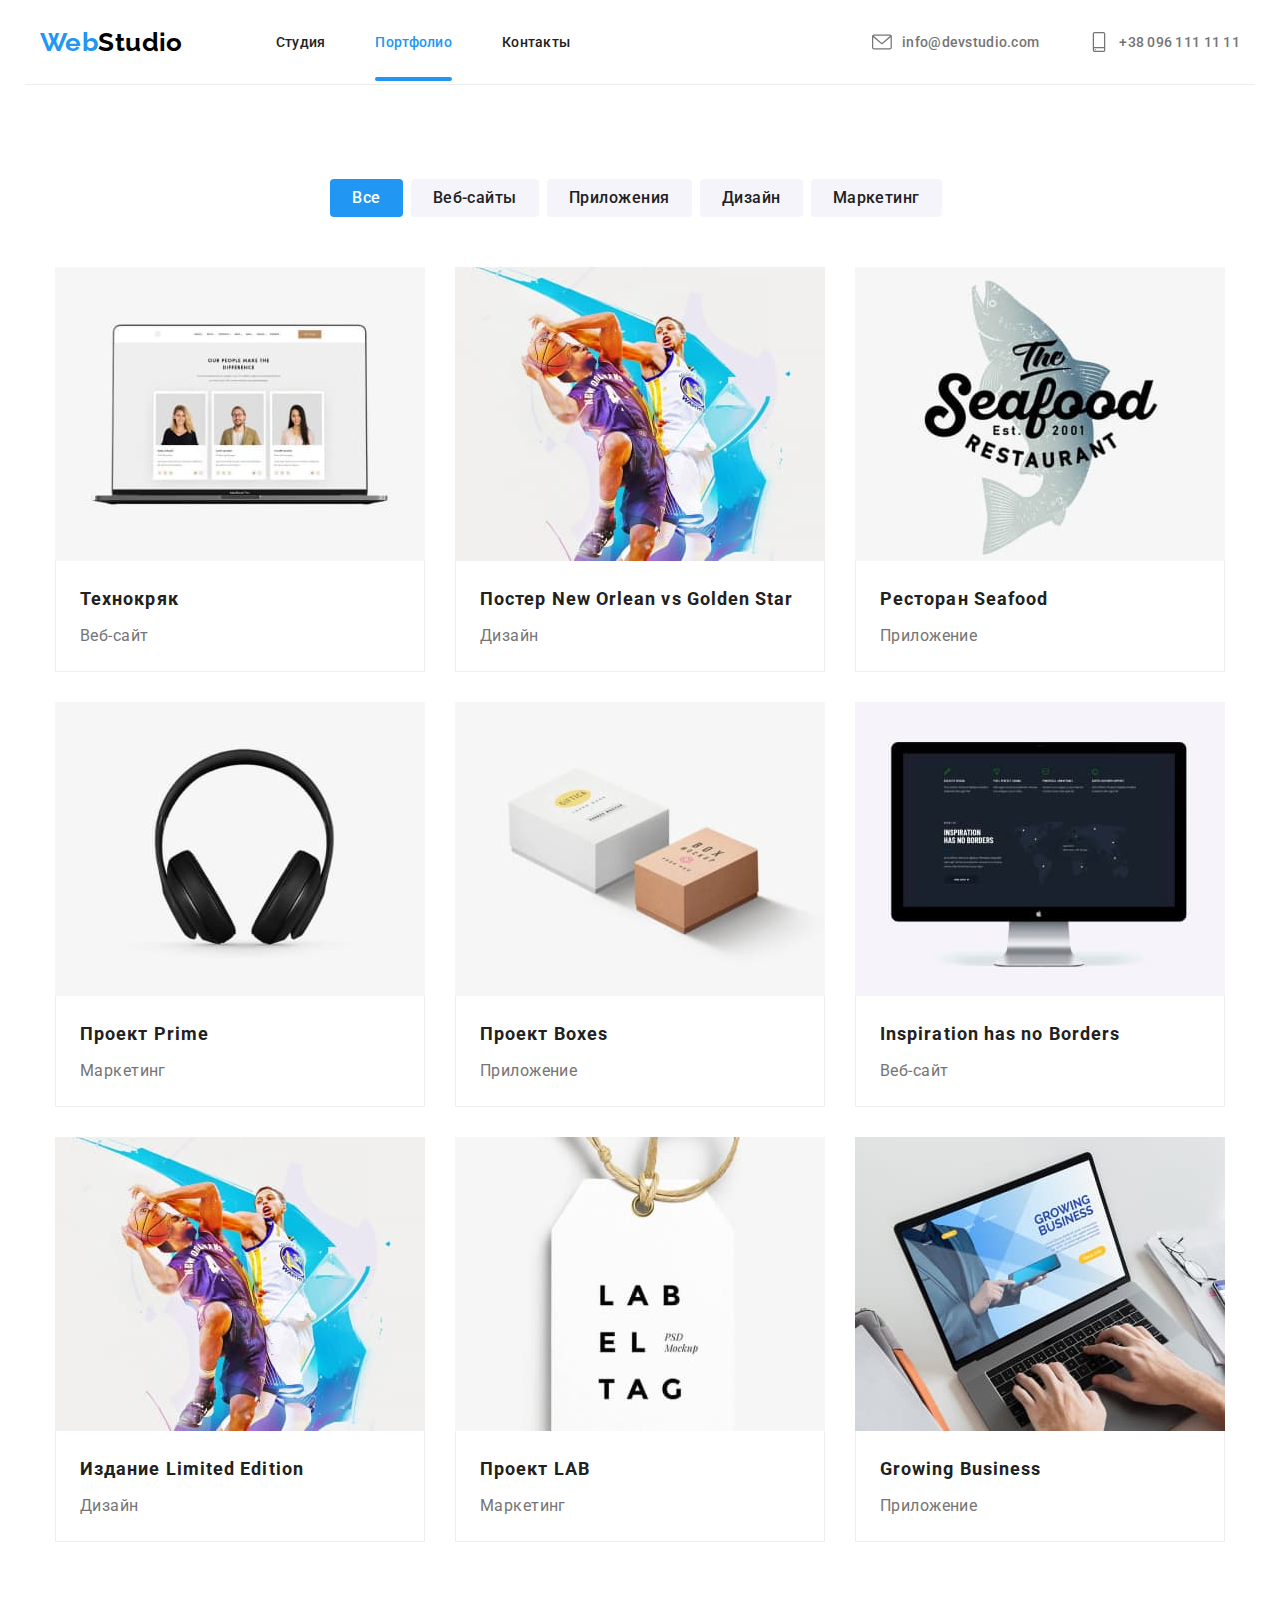
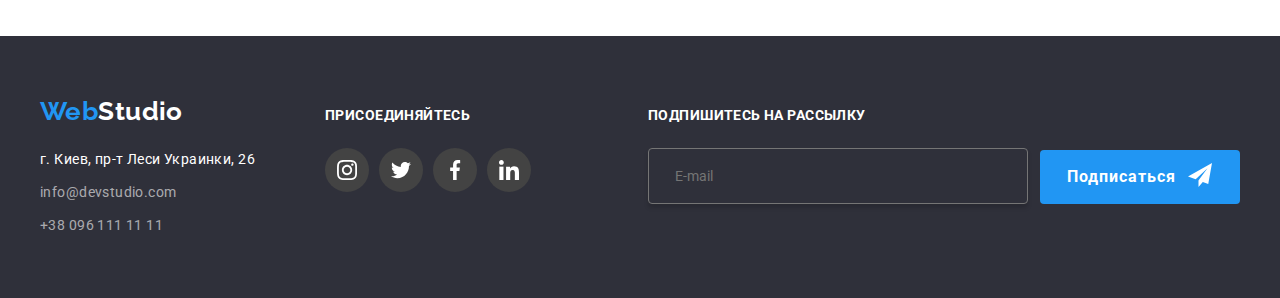
==== commit 4f5837bb: "mistakes" ====
--- a/portfolio.html
+++ b/portfolio.html
@@ -69,13 +69,15 @@
                     <ul class="container project list">
                             <li class="project__list">
                                 <a class="project__link link" href="">
-                                    <img class="project__img" src="./images/portfolio/веб-сайт.jpg" alt="Веб-сайт" height="405">
-                                    <div class="project__overlay">
-                                        <p>
-                                            Ресурс предлагает комплексные предложения с разным уровнем функционала и сервисов. Все это позволит посетителю
-                                            получить
-                                            исчерпывающие сведения о компании или частном лице.
-                                        </p>
+                                    <div class="project__img">
+                                        <img src="./images/portfolio/веб-сайт.jpg" alt="Веб-сайт" height="405">
+                                        <div class="project__overlay">
+                                            <p>
+                                                Ресурс предлагает комплексные предложения с разным уровнем функционала и сервисов. Все это позволит посетителю
+                                                получить
+                                                исчерпывающие сведения о компании или частном лице.
+                                            </p>
+                                        </div>
                                     </div>
                                     <div class="project__group">
                                         <h2 class="project__title">Технокряк</h2>
@@ -85,14 +87,16 @@
                             </li>
                             <li class="project__list">
                                 <a class="project__link link" href="">
-                                    <img class="project__img" src="./images/portfolio/дизайн.jpg" alt="Дизайн" height="405">
-                                    <div class="project__overlay">
-                                        <p>
-                                            Ресурс предлагает комплексные предложения с разным уровнем функционала и сервисов. Все это позволит
-                                            посетителю
-                                            получить
-                                            исчерпывающие сведения о компании или частном лице.
-                                        </p>
+                                    <div  class="project__img">
+                                        <img src="./images/portfolio/дизайн.jpg" alt="Дизайн" height="405">
+                                        <div class="project__overlay">
+                                            <p>
+                                                Ресурс предлагает комплексные предложения с разным уровнем функционала и сервисов. Все это позволит
+                                                посетителю
+                                                получить
+                                                исчерпывающие сведения о компании или частном лице.
+                                            </p>
+                                        </div>
                                     </div>
                                     <div class="project__group">
                                         <h2 class="project__title">Постер New Orlean vs Golden Star</h2>
@@ -103,14 +107,16 @@
                             </li>
                             <li class="project__list">
                                 <a class="project__link link" href="">
-                                    <img class="project__img" src="./images/portfolio/приложение1.jpg" alt="Приложение" height="405">
-                                    <div class="project__overlay">
-                                        <p>
-                                            Ресурс предлагает комплексные предложения с разным уровнем функционала и сервисов. Все это позволит
-                                            посетителю
-                                            получить
-                                            исчерпывающие сведения о компании или частном лице.
-                                        </p>
+                                    <div class="project__img">
+                                        <img src="./images/portfolio/приложение1.jpg" alt="Приложение" height="405">
+                                        <div class="project__overlay">
+                                            <p>
+                                                Ресурс предлагает комплексные предложения с разным уровнем функционала и сервисов. Все это позволит
+                                                посетителю
+                                                получить
+                                                исчерпывающие сведения о компании или частном лице.
+                                            </p>
+                                        </div>
                                     </div>
                                     <div class="project__group">
                                         <h2 class="project__title">Ресторан Seafood</h2>
@@ -121,14 +127,16 @@
                             </li>
                             <li class="project__list">
                                 <a class="project__link link" href="">
-                                    <img class="project__img" src="./images/portfolio/маркетинг.jpg" alt="Маркетинг" height="405">
-                                    <div class="project__overlay">
-                                        <p>
-                                            Ресурс предлагает комплексные предложения с разным уровнем функционала и сервисов. Все это позволит
-                                            посетителю
-                                            получить
-                                            исчерпывающие сведения о компании или частном лице.
-                                        </p>
+                                    <div class="project__img">
+                                        <img src="./images/portfolio/маркетинг.jpg" alt="Маркетинг" height="405">
+                                        <div class="project__overlay">
+                                            <p>
+                                                Ресурс предлагает комплексные предложения с разным уровнем функционала и сервисов. Все это позволит
+                                                посетителю
+                                                получить
+                                                исчерпывающие сведения о компании или частном лице.
+                                            </p>
+                                        </div>
                                     </div>
                                     <div class="project__group">
                                         <h2 class="project__title">Проект Prime</h2>
@@ -138,14 +146,16 @@
                             </li>
                             <li class="project__list">
                                 <a class="project__link link" href="">
-                                    <img class="project__img" src="./images/portfolio/приложение.jpg" alt="Приложение" height="405">
-                                    <div class="project__overlay">
-                                        <p>
-                                            Ресурс предлагает комплексные предложения с разным уровнем функционала и сервисов. Все это позволит
-                                            посетителю
-                                            получить
-                                            исчерпывающие сведения о компании или частном лице.
-                                        </p>
+                                    <div class="project__img">
+                                        <img src="./images/portfolio/приложение.jpg" alt="Приложение" height="405">
+                                        <div class="project__overlay">
+                                            <p>
+                                                Ресурс предлагает комплексные предложения с разным уровнем функционала и сервисов. Все это позволит
+                                                посетителю
+                                                получить
+                                                исчерпывающие сведения о компании или частном лице.
+                                            </p>
+                                        </div>
                                     </div>
                                     <div class="project__group">
                                         <h2 class="project__title">Проект Boxes</h2>
@@ -155,14 +165,16 @@
                             </li>
                             <li class="project__list">
                                 <a class="project__link link" href="">
-                                    <img class="project__img" src="./images/portfolio/веб-сайт1.jpg" alt="Веб-сайт" height="405">
-                                    <div class="project__overlay">
-                                        <p>
-                                            Ресурс предлагает комплексные предложения с разным уровнем функционала и сервисов. Все это позволит
-                                            посетителю
-                                            получить
-                                            исчерпывающие сведения о компании или частном лице.
-                                        </p>
+                                    <div class="project__img">
+                                        <img src="./images/portfolio/веб-сайт1.jpg" alt="Веб-сайт" height="405">
+                                        <div class="project__overlay">
+                                            <p>
+                                                Ресурс предлагает комплексные предложения с разным уровнем функционала и сервисов. Все это позволит
+                                                посетителю
+                                                получить
+                                                исчерпывающие сведения о компании или частном лице.
+                                            </p>
+                                        </div>
                                     </div>
                                     <div class="project__group">
                                         <h2 class="project__title">Inspiration has no Borders</h2>
@@ -172,14 +184,16 @@
                             </li>
                             <li class="project__list">
                                 <a class="project__link link" href="">
-                                    <img class="project__img" src="./images/portfolio/дизайн.jpg" alt="Дизайн" height="405">
-                                    <div class="project__overlay">
-                                        <p>
-                                            Ресурс предлагает комплексные предложения с разным уровнем функционала и сервисов. Все это позволит
-                                            посетителю
-                                            получить
-                                            исчерпывающие сведения о компании или частном лице.
-                                        </p>
+                                    <div class="project__img">
+                                        <img src="./images/portfolio/дизайн.jpg" alt="Дизайн" height="405">
+                                        <div class="project__overlay">
+                                            <p>
+                                                Ресурс предлагает комплексные предложения с разным уровнем функционала и сервисов. Все это позволит
+                                                посетителю
+                                                получить
+                                                исчерпывающие сведения о компании или частном лице.
+                                            </p>
+                                        </div>
                                     </div>
                                     <div class="project__group">
                                         <h2 class="project__title">Издание Limited Edition</h2>
@@ -189,14 +203,16 @@
                             </li>
                             <li class="project__list">
                                 <a class="project__link link" href="">
-                                    <img class="project__img" src="./images/portfolio/маркетинг1.jpg" alt="Маркетинг" height="405">
-                                    <div class="project__overlay">
-                                        <p>
-                                            Ресурс предлагает комплексные предложения с разным уровнем функционала и сервисов. Все это позволит
-                                            посетителю
-                                            получить
-                                            исчерпывающие сведения о компании или частном лице.
-                                        </p>
+                                    <div class="project__img">
+                                        <img src="./images/portfolio/маркетинг1.jpg" alt="Маркетинг" height="405">
+                                        <div class="project__overlay">
+                                            <p>
+                                                Ресурс предлагает комплексные предложения с разным уровнем функционала и сервисов. Все это позволит
+                                                посетителю
+                                                получить
+                                                исчерпывающие сведения о компании или частном лице.
+                                            </p>
+                                        </div>
                                     </div>
                                     <div class="project__group">
                                         <h2 class="project__title">Проект LAB</h2>
@@ -206,14 +222,16 @@
                             </li>
                             <li class="project__list">
                                 <a class="project__link link" href="">
-                                    <img class="project__img" src="./images/portfolio/приложение2.jpg" alt="Приложение" height="405">
-                                    <div class="project__overlay">
-                                        <p>
-                                            Ресурс предлагает комплексные предложения с разным уровнем функционала и сервисов. Все это позволит
-                                            посетителю
-                                            получить
-                                            исчерпывающие сведения о компании или частном лице.
-                                        </p>
+                                    <div class="project__img">
+                                        <img src="./images/portfolio/приложение2.jpg" alt="Приложение" height="405">
+                                        <div class="project__overlay">
+                                            <p>
+                                                Ресурс предлагает комплексные предложения с разным уровнем функционала и сервисов. Все это позволит
+                                                посетителю
+                                                получить
+                                                исчерпывающие сведения о компании или частном лице.
+                                            </p>
+                                        </div>
                                     </div>
                                     <div class="project__group">
                                         <h2 class="project__title">Growing Business</h2>
--- a/css/main.min.css
+++ b/css/main.min.css
@@ -1 +1 @@
-/*! normalize.css v8.0.1 | MIT License | github.com/necolas/normalize.css */html{line-height:1.15;-webkit-text-size-adjust:100%}body{margin:0}main{display:block}h1{font-size:2em;margin:.67em 0}hr{box-sizing:content-box;height:0;overflow:visible}pre{font-family:monospace,monospace;font-size:1em}a{background-color:rgba(0,0,0,0)}abbr[title]{border-bottom:none;text-decoration:underline;-webkit-text-decoration:underline dotted;text-decoration:underline dotted}b,strong{font-weight:bolder}code,kbd,samp{font-family:monospace,monospace;font-size:1em}small{font-size:80%}sub,sup{font-size:75%;line-height:0;position:relative;vertical-align:baseline}sub{bottom:-0.25em}sup{top:-0.5em}img{border-style:none}button,input,optgroup,select,textarea{font-family:inherit;font-size:100%;line-height:1.15;margin:0}button,input{overflow:visible}button,select{text-transform:none}button,[type=button],[type=reset],[type=submit]{-webkit-appearance:button}button::-moz-focus-inner,[type=button]::-moz-focus-inner,[type=reset]::-moz-focus-inner,[type=submit]::-moz-focus-inner{border-style:none;padding:0}button:-moz-focusring,[type=button]:-moz-focusring,[type=reset]:-moz-focusring,[type=submit]:-moz-focusring{outline:1px dotted ButtonText}fieldset{padding:.35em .75em .625em}legend{box-sizing:border-box;color:inherit;display:table;max-width:100%;padding:0;white-space:normal}progress{vertical-align:baseline}textarea{overflow:auto}[type=checkbox],[type=radio]{box-sizing:border-box;padding:0}[type=number]::-webkit-inner-spin-button,[type=number]::-webkit-outer-spin-button{height:auto}[type=search]{-webkit-appearance:textfield;outline-offset:-2px}[type=search]::-webkit-search-decoration{-webkit-appearance:none}::-webkit-file-upload-button{-webkit-appearance:button;font:inherit}details{display:block}summary{display:list-item}template{display:none}[hidden]{display:none}:root{--font-family-primary: "Roboto", sans-serif;--font-family-logo: "Raleway", sans-serif;--color-background-primary: #e5e5e5;--color-tertiary: #ffffff;--color-primary: #757575;--color-secondary: #212121;--color-accent: #2196f3;--color-background: #2f303a;--color-button: #f5f4fa;--color-button-secondary: #eeeeee;--color-logo: #000000;--color-top: #ececec;--color-client: #afb1b8}.link{text-decoration:none;color:inherit;transition:opacity 250ms cubic-bezier(0.4, 0, 0.2, 1)}.list{list-style:none;display:flex;padding-left:0;margin:0}.container{margin-left:auto;margin-right:auto;width:1200px;padding-left:15px;padding-right:15px}h1,h2,h3,h4,h5,h6,p{margin:0}img{display:block;max-width:100%;height:auto}*:focus-visible{outline:none}.logo{font-family:var(--font-family-logo);font-weight:700;font-size:26px;line-height:1.19;color:var(--color-logo)}.footer .logo{color:var(--color-tertiary)}.nav{display:flex;align-items:center;margin-top:24px}.accent{color:var(--color-accent)}.nav__list{margin-left:93px}.nav__link{padding-top:32px;padding-bottom:32px;font-weight:500;line-height:1.14;line-height:100%;letter-spacing:.02em;display:flex;align-items:center;fill:var(--color-primary);cursor:pointer;color:var(--color-primary)}.nav__link--black{color:var(--color-secondary)}.nav__current{position:relative}.nav__link.nav__current::after{position:absolute;content:" ";display:block;background-color:var(--color-accent);bottom:0;height:4px;width:100%;border-radius:2px}.nav__mail::after{content:"info@devstudio.com";display:inline-block}.nav__phone::after{content:"+38 096 111 11 11";display:inline-block}.nav__link:hover,.nav__link:focus,.nav__current,.accent{color:var(--color-accent);fill:var(--color-accent);transition:cubic-bezier(0.4, 0, 0.2, 1);transition-duration:250ms}.nav__icon{width:20px;height:20px;margin-right:10px}.nav__adress{margin-left:auto}.nav__item:not(:last-child){margin-right:50px}.nav--border{border-bottom:1px solid var(--color-top)}.overlay{background-image:linear-gradient(to right, rgba(47, 48, 58, 0.4), rgba(47, 48, 58, 0.4)),url(../images/bg.jpg);background-color:var(--color-background);background-repeat:no-repeat;background-position:center;background-size:cover;max-width:1600px;max-height:600px;margin-left:auto;margin-right:auto}.activity{margin-top:-94px}.activity__item:not(:last-child){margin-right:30px}.activity__item{position:relative;width:100%}.activity__img{width:100%}.activity__item::before{position:absolute;bottom:0;background-color:rgba(47,48,58,.8);content:" ";width:100%;height:70px}.activity__text{bottom:27px;position:absolute;font-weight:700;text-transform:uppercase;line-height:1.17;color:var(--color-tertiary);left:25%}.team{background-color:var(--color-button)}.team__item{width:100%;background-color:#fff;border-radius:4px;box-shadow:0px 2px 1px 0px rgba(0,0,0,.2),0px 1px 1px 0px rgba(0,0,0,.14),0px 1px 3px 0px rgba(0,0,0,.12)}.team__item:not(:last-child){margin-right:30px}.team__img{margin-bottom:30px}.team__text{color:var(--color-secondary);font-size:16px;font-weight:500;line-height:1.19;text-align:center;margin-bottom:10px}.team__position{color:var(--color-primary);font-size:16px;line-height:1.19;text-align:center}.social-list{margin-top:16px;margin-bottom:30px}.social-list__item:first-child{margin-left:32px}.social-list__item:not(:last-child){margin-right:10px}.social-list__link{display:block;width:44px;height:44px;border-radius:50%}.social-list__link--grey{background-color:#434343}.social-list__link:hover,.social-list__link:focus{cursor:pointer;background-color:var(--color-accent);transition:cubic-bezier(0.4, 0, 0.2, 1);transition-duration:250ms}.social-list__icon{fill:var(--color-client);cursor:pointer;padding:12px;width:20px;height:20px}.social-list__icon:hover{fill:var(--color-tertiary);transition:cubic-bezier(0.4, 0, 0.2, 1);transition-duration:250ms}.client__link{width:100%;height:100%;display:flex;align-items:center;justify-content:center;cursor:pointer;fill:var(--color-client);border:1px solid var(--color-client);border-radius:4px}.client__link:hover,.client__link:focus{fill:var(--color-accent);transition:cubic-bezier(0.4, 0, 0.2, 1);transition-duration:250ms}.client__link:hover,.client__link:focus{border:1px solid var(--color-accent);transition:cubic-bezier(0.4, 0, 0.2, 1);transition-duration:250ms}.client__list{width:170px;height:92px}.client__list:not(:last-child){margin-right:30px}.client__icon{width:106px;height:60px}.benefit__item{display:flex;height:120px;align-items:center;justify-content:center;border-radius:4px;background-color:var(--color-button);margin-bottom:30px}.benefit__icon{width:70px;height:70px}.benefit__title{color:var(--color-secondary);font-weight:700;font-size:14px;line-height:1.14;text-transform:uppercase;margin-bottom:10px}.benefit__text{color:var(--color-primary);line-height:1.71;margin-right:30px}.benefit__list:not(:last-child){margin-right:30px}.section{padding-top:94px;padding-bottom:94px}.hero{padding-top:200px;padding-bottom:200px;text-align:center}.hero__title{font-weight:900;font-size:44px;text-transform:uppercase;letter-spacing:.06em;line-height:1.36;margin-bottom:30px;color:var(--color-tertiary)}.footer-contakts-link{color:var(--color-tertiary);line-height:1.71;font-style:normal}.footer-menu:not(:last-child){margin-bottom:9px}.footer-contakts-link:hover,.footer-contakts-link:focus{color:var(--color-accent);transition:cubic-bezier(0.4, 0, 0.2, 1);transition-duration:250ms}.footer-contakts-list .items{color:rgba(255,255,255,.6)}.footer{background-color:var(--color-background);padding-top:60px;padding-bottom:60px}.footer-flex{display:flex;align-items:baseline}.adress{margin-right:70px}.footer-contakts-list{display:block;margin-top:20px}.cta{color:var(--color-tertiary);text-transform:uppercase;line-height:1.14;font-weight:700;letter-spacing:.03em}.list-cta,.form-follow-input{margin-top:20px}.social-item-cta:not(:last-child){margin-right:10px}.social-icon-cta{cursor:pointer;padding:12px;fill:var(--color-tertiary);width:20px;height:20px}.follow-form{display:block;margin-left:auto}.form-follow-send{display:flex;align-items:flex-end}.form-follow-input{height:50px;width:358px;padding:2px 10px;border:none;border-radius:4px;font-size:16px;box-shadow:0px 4px 4px 0px rgba(0,0,0,.15);background-color:var(--color-background);border:1px solid var(--color-primary);font:inherit}.form-follow-input:hover,.form-follow-input:focus{border-color:var(--color-accent);color:var(--color-tertiary);transition:cubic-bezier(0.4, 0, 0.2, 1);transition-duration:250ms}.form-follow-input::-moz-placeholder{padding:15px 295px 15px 16px}.form-follow-input:-ms-input-placeholder{padding:15px 295px 15px 16px}.form-follow-input::placeholder{padding:15px 295px 15px 16px}.form-field-input:hover+svg,.form-field-input:focus+svg{fill:var(--color-accent);border-color:var(--color-accent);transition:cubic-bezier(0.4, 0, 0.2, 1);transition-duration:250ms}.form-send-button{position:relative;height:50px;width:200px;background-color:var(--color-accent);border-radius:4px;padding:27px;border:none;margin-left:12px;cursor:pointer;align-items:center;display:flex;font-family:var(--font-family-primary);font-weight:700;font-size:16px;line-height:1.88;letter-spacing:.06em;color:var(--color-tertiary)}.form-send-icon{position:absolute;fill:var(--color-tertiary);right:28px;top:13px;margin-left:10px}.project{flex-wrap:wrap}.project__list:nth-last-child(-n+3){margin-bottom:0}.project__list:not(:nth-child(3n)){margin-right:30px}.project__list{position:relative;box-sizing:border-box;width:370px;height:auto;margin-bottom:30px;background-color:#fff;overflow:hidden}.project__link{display:block}.project__link:hover{box-shadow:1px 4px 6px rgba(0,0,0,.16),0px 4px 4px rgba(0,0,0,.06),0px 1px 1px rgba(0,0,0,.12)}.project__img{display:block;position:relative;width:370px;height:294px;overflow:hidden}.project__title{color:var(--color-secondary);font-size:18px;font-weight:700;line-height:2;letter-spacing:.06em;margin-bottom:4px}.project__text{font-size:16px;line-height:1.88;margin-bottom:0}.project__group{padding:20px 24px;border-bottom:1px solid var(--color-button-secondary);border-left:1px solid var(--color-button-secondary);border-right:1px solid var(--color-button-secondary)}.project__overlay{position:absolute;padding:63px 24px;top:0;left:0;font-size:18px;line-height:1.55;color:var(--color-tertiary);background-color:var(--color-accent);transform:translateY(410px);transition:cubic-bezier(0.4, 0, 0.2, 1);transition-duration:250ms}.project__link:hover .project__overlay{transform:translateY(0)}.modal{position:absolute;top:50%;left:50%;transform:translate(-50%, -50%);padding:40px;width:528px;height:581px;border-radius:4px;background-color:var(--color-tertiary);box-shadow:0px 2px 1px 0px rgba(0,0,0,.2),0px 1px 1px 0px rgba(0,0,0,.14),0px 1px 3px 0px rgba(0,0,0,.12)}.overlay-button{position:relative}.project-overlay{transition:cubic-bezier(0.4, 0, 0.2, 1);transition-duration:1250ms}.close-button{position:absolute;transform:translate(-75%, -75%);margin:3px 4px 4px 4px;border:1px solid var(--color-tertiary)}.close-button:hover,.close-button:focus{fill:var(--color-accent)}.modal-button{position:absolute;top:8px;right:8px;padding:0;width:30px;height:30px;border:1px solid rgba(0,0,0,.1);border-radius:50%;background-color:var(--color-tertiary);cursor:pointer;transition:cubic-bezier(0.4, 0, 0.2, 1);transition-duration:250ms}.modal-title{font-weight:700;font-size:20px;line-height:1.15;color:var(--color-secondary)}.form{padding-top:12px}.form-field-lable{font-size:12px;line-height:1.16;display:block;color:var(--color-primary);padding-bottom:4px}.form-field-group{position:relative;border:1px solid var(--color-client);border-radius:4px;margin-bottom:10px}.form-field-input{background-color:var(--color-tertiary);height:35px;width:448px;border:none;padding-left:35px;padding-right:13px;cursor:pointer}.form-field-group:hover,.form-field-group:focus,.form-field-group:active,.form-field-input:hover,.form-field-input:focus,.form-field-input:active{fill:var(--color-accent);border-color:var(--color-accent)}.form-field-icon{position:absolute;top:50%;left:3%;transform:translateY(-50%);fill:var(--color-logo)}.form-field-textarea{height:120px;resize:none;padding:12px 16px}.form-field-button{width:200px;height:50px;background-color:var(--color-accent);font-family:var(--font-family-primary);font-weight:700;font-size:16px;line-height:1.88;letter-spacing:.06em;color:var(--color-tertiary);cursor:pointer;border:none;border-radius:4px;display:block;margin-top:30px;margin-left:auto;margin-right:auto}.check-input{-webkit-appearance:none;-moz-appearance:none;appearance:none;width:16px;height:15px;border:1px solid #2196f3;position:relative;display:flex;align-items:center;margin-right:7px}.form-check{display:flex;align-items:center;cursor:pointer;margin-top:20px}.option{display:flex;justify-content:flex-end;flex-direction:row-reverse;margin-left:14px;padding-top:10px}.check__input{margin-right:7px;border:none;cursor:pointer}.check__agree{color:var(--color-accent);padding-left:3px}.title{font-weight:700;font-style:36px;line-height:1.17;color:var(--color-secondary);margin-bottom:50px;text-align:center}body{font-family:var(--font-family-primary);background-color:var(--color-background-primar);color:var(--color-primary);font-size:14px;font-weight:400;line-height:1.7;letter-spacing:.03em}.btn{background-color:var(--color-accent);font-family:var(--font-family-primary);font-weight:700;font-size:16px;line-height:1.88;letter-spacing:.06em;color:var(--color-tertiary);cursor:pointer;border:none;border-radius:4px;display:block;padding:10px 32px;margin:auto}.button.active{background-color:var(--color-accent);color:var(--color-tertiary);cursor:pointer}.button{font-family:var(--font-family-primary);background-color:var(--color-button);color:var(--color-secondary);font-weight:500;font-size:16px;line-height:1.63;letter-spacing:.03em;border:none;cursor:pointer;border-radius:4px;padding:6px 22px}.button:last-child{margin-right:0}.btn-list:hover,.btn-list:focus{box-shadow:0px 3px 1px rgba(0,0,0,.1),0px 1px 2px rgba(0,0,0,.08),0px 2px 2px rgba(0,0,0,.12)}.button:hover,.button:focus{background-color:var(--color-accent);color:var(--color-tertiary);transition:cubic-bezier(0.4, 0, 0.2, 1);transition-duration:250ms}.button-caption{display:none}.button-list{justify-content:center;margin-bottom:50px}.btn-list{margin-right:8px}.backdrop{position:fixed;left:0;top:0;width:100%;height:100%;background-color:rgba(0,0,0,.2);transition:opacity 250ms cubic-bezier(0.4, 0, 0.2, 1);opacity:1}.backdrop.is-hidden{opacity:0;pointer-events:none;visibility:hidden}.is-hidden{display:none}/*# sourceMappingURL=main.min.css.map */+/*! normalize.css v8.0.1 | MIT License | github.com/necolas/normalize.css */html{line-height:1.15;-webkit-text-size-adjust:100%}body{margin:0}main{display:block}h1{font-size:2em;margin:.67em 0}hr{box-sizing:content-box;height:0;overflow:visible}pre{font-family:monospace,monospace;font-size:1em}a{background-color:rgba(0,0,0,0)}abbr[title]{border-bottom:none;text-decoration:underline;-webkit-text-decoration:underline dotted;text-decoration:underline dotted}b,strong{font-weight:bolder}code,kbd,samp{font-family:monospace,monospace;font-size:1em}small{font-size:80%}sub,sup{font-size:75%;line-height:0;position:relative;vertical-align:baseline}sub{bottom:-0.25em}sup{top:-0.5em}img{border-style:none}button,input,optgroup,select,textarea{font-family:inherit;font-size:100%;line-height:1.15;margin:0}button,input{overflow:visible}button,select{text-transform:none}button,[type=button],[type=reset],[type=submit]{-webkit-appearance:button}button::-moz-focus-inner,[type=button]::-moz-focus-inner,[type=reset]::-moz-focus-inner,[type=submit]::-moz-focus-inner{border-style:none;padding:0}button:-moz-focusring,[type=button]:-moz-focusring,[type=reset]:-moz-focusring,[type=submit]:-moz-focusring{outline:1px dotted ButtonText}fieldset{padding:.35em .75em .625em}legend{box-sizing:border-box;color:inherit;display:table;max-width:100%;padding:0;white-space:normal}progress{vertical-align:baseline}textarea{overflow:auto}[type=checkbox],[type=radio]{box-sizing:border-box;padding:0}[type=number]::-webkit-inner-spin-button,[type=number]::-webkit-outer-spin-button{height:auto}[type=search]{-webkit-appearance:textfield;outline-offset:-2px}[type=search]::-webkit-search-decoration{-webkit-appearance:none}::-webkit-file-upload-button{-webkit-appearance:button;font:inherit}details{display:block}summary{display:list-item}template{display:none}[hidden]{display:none}:root{--font-family-primary: "Roboto", sans-serif;--font-family-logo: "Raleway", sans-serif;--color-background-primary: #e5e5e5;--color-tertiary: #ffffff;--color-primary: #757575;--color-secondary: #212121;--color-accent: #2196f3;--color-background: #2f303a;--color-button: #f5f4fa;--color-button-secondary: #eeeeee;--color-logo: #000000;--color-top: #ececec;--color-client: #afb1b8}.link{text-decoration:none;color:inherit;transition:opacity 250ms cubic-bezier(0.4, 0, 0.2, 1)}.list{list-style:none;display:flex;padding-left:0;margin:0}h1,h2,h3,h4,h5,h6,p{margin:0}img{display:block;max-width:100%;height:auto}*:focus-visible{outline:none}.logo{font-family:var(--font-family-logo);font-weight:700;font-size:26px;line-height:1.19;color:var(--color-logo)}.footer .logo{color:var(--color-tertiary)}.nav{display:flex;align-items:center}.accent{color:var(--color-accent)}.nav__list{margin-left:93px}.nav__link{padding-top:32px;padding-bottom:32px;font-weight:500;line-height:1.14;line-height:100%;letter-spacing:.02em;display:flex;align-items:center;fill:var(--color-primary);cursor:pointer;color:var(--color-primary)}.nav__link--black{color:var(--color-secondary)}.nav__current{position:relative}.nav__link.nav__current::after{position:absolute;content:" ";display:block;background-color:var(--color-accent);bottom:0;height:4px;width:100%;border-radius:2px}.nav__mail::after{content:"info@devstudio.com";display:inline-block}.nav__phone::after{content:"+38 096 111 11 11";display:inline-block}.nav__link:hover,.nav__link:focus,.nav__current,.accent{color:var(--color-accent);fill:var(--color-accent);transition:cubic-bezier(0.4, 0, 0.2, 1);transition-duration:250ms}.nav__icon{width:20px;height:20px;margin-right:10px}.nav__adress{margin-left:auto}.nav__item:not(:last-child){margin-right:50px}.nav--border{border-bottom:1px solid var(--color-top)}.overlay{background-image:linear-gradient(to right, rgba(47, 48, 58, 0.4), rgba(47, 48, 58, 0.4)),url(../images/bg.jpg);background-color:var(--color-background);background-repeat:no-repeat;background-position:center;background-size:cover;max-width:1600px;max-height:600px;margin-left:auto;margin-right:auto}.activity{margin-top:-94px}.activity__item:not(:last-child){margin-right:30px}.activity__item{position:relative;width:100%}.activity__item::before{position:absolute;bottom:0;background-color:rgba(47,48,58,.8);content:" ";width:100%;height:70px}.activity__img{width:100%}.activity__text{bottom:27px;position:absolute;font-weight:700;text-transform:uppercase;line-height:1.17;color:var(--color-tertiary);left:25%}.team{background-color:var(--color-button)}.team__item{width:100%;background-color:#fff;border-radius:4px;box-shadow:0px 2px 1px 0px rgba(0,0,0,.2),0px 1px 1px 0px rgba(0,0,0,.14),0px 1px 3px 0px rgba(0,0,0,.12)}.team__item:not(:last-child){margin-right:30px}.team__img{margin-bottom:30px}.team__text{color:var(--color-secondary);font-size:16px;font-weight:500;line-height:1.19;text-align:center;margin-bottom:10px}.team__position{color:var(--color-primary);font-size:16px;line-height:1.19;text-align:center}.social-list{margin-top:16px;margin-bottom:30px}.social-list__item:first-child{margin-left:32px}.social-list__item:not(:last-child){margin-right:10px}.social-list__link{display:block;width:44px;height:44px;border-radius:50%}.social-list__link--grey{background-color:#434343}.social-list__link:hover,.social-list__link:focus{cursor:pointer;background-color:var(--color-accent);transition:cubic-bezier(0.4, 0, 0.2, 1);transition-duration:250ms}.social-list__icon{fill:var(--color-client);cursor:pointer;padding:12px;width:20px;height:20px}.social-list__icon:hover{fill:var(--color-tertiary);transition:cubic-bezier(0.4, 0, 0.2, 1);transition-duration:250ms}.client__link{width:100%;height:100%;display:flex;align-items:center;justify-content:center;cursor:pointer;fill:var(--color-client);border:1px solid var(--color-client);border-radius:4px}.client__link:hover,.client__link:focus{fill:var(--color-accent);transition:cubic-bezier(0.4, 0, 0.2, 1);transition-duration:250ms;border:1px solid var(--color-accent)}.client__list{width:100%;height:92px}.client__list:not(:last-child){margin-right:30px}.client__icon{width:106px;height:60px}.benefit__item{display:flex;height:120px;align-items:center;justify-content:center;border-radius:4px;background-color:var(--color-button);margin-bottom:30px}.benefit__icon{width:70px;height:70px}.benefit__title{color:var(--color-secondary);font-weight:700;font-size:14px;line-height:1.14;text-transform:uppercase;margin-bottom:10px}.benefit__text{color:var(--color-primary);line-height:1.71;margin-right:30px}.benefit__list:not(:last-child){margin-right:30px}.title{font-weight:700;font-size:36px;line-height:1.17;color:var(--color-secondary);text-align:center}.title--small{font-size:20px;line-height:1.15}.section{padding-top:94px;padding-bottom:94px}.hero{padding-top:200px;padding-bottom:200px;text-align:center}.hero__title{font-weight:900;font-size:44px;text-transform:uppercase;letter-spacing:.06em;line-height:1.36;margin-bottom:30px;color:var(--color-tertiary)}.footer-contakts-link{color:var(--color-tertiary);line-height:1.71;font-style:normal}.footer-menu:not(:last-child){margin-bottom:9px}.footer-contakts-link:hover,.footer-contakts-link:focus{color:var(--color-accent);transition:cubic-bezier(0.4, 0, 0.2, 1);transition-duration:250ms}.footer-contakts-list .items{color:rgba(255,255,255,.6)}.footer{background-color:var(--color-background);padding-top:60px;padding-bottom:60px}.footer-flex{display:flex;align-items:baseline}.adress{margin-right:70px}.footer-contakts-list{display:block;margin-top:20px}.cta{color:var(--color-tertiary);text-transform:uppercase;line-height:1.14;font-weight:700;letter-spacing:.03em}.list-cta,.form-follow-input{margin-top:20px}.social-item-cta:not(:last-child){margin-right:10px}.social-icon-cta{cursor:pointer;padding:12px;fill:var(--color-tertiary);width:20px;height:20px}.follow-form{display:block;margin-left:auto}.form-follow-send{display:flex;align-items:flex-end}.form-follow-input{height:50px;width:358px;padding:2px 10px;border:none;border-radius:4px;font-size:16px;box-shadow:0px 4px 4px 0px rgba(0,0,0,.15);background-color:var(--color-background);border:1px solid var(--color-primary);font:inherit}.form-follow-input:hover,.form-follow-input:focus{border-color:var(--color-accent);color:var(--color-tertiary);transition:cubic-bezier(0.4, 0, 0.2, 1);transition-duration:250ms}.form-follow-input::-moz-placeholder{padding:15px 295px 15px 16px}.form-follow-input:-ms-input-placeholder{padding:15px 295px 15px 16px}.form-follow-input::placeholder{padding:15px 295px 15px 16px}.form-field-input:hover+svg,.form-field-input:focus+svg{fill:var(--color-accent);border-color:var(--color-accent);transition:cubic-bezier(0.4, 0, 0.2, 1);transition-duration:250ms}.form-send-button{position:relative;height:50px;width:200px;background-color:var(--color-accent);border-radius:4px;padding:27px;border:none;margin-left:12px;cursor:pointer;align-items:center;display:flex;font-family:var(--font-family-primary);font-weight:700;font-size:16px;line-height:1.88;letter-spacing:.06em;color:var(--color-tertiary)}.form-send-icon{position:absolute;fill:var(--color-tertiary);right:28px;top:13px;margin-left:10px}.project{flex-wrap:wrap}.project__list:nth-last-child(-n+3){margin-bottom:0}.project__list:not(:nth-child(3n)){margin-right:30px}.project__list{position:relative;box-sizing:border-box;width:370px;height:auto;margin-bottom:30px;background-color:#fff;overflow:hidden}.project__link{display:block}.project__link:hover{box-shadow:1px 4px 6px rgba(0,0,0,.16),0px 4px 4px rgba(0,0,0,.06),0px 1px 1px rgba(0,0,0,.12)}.project__img{display:block;position:relative;width:370px;height:294px;overflow:hidden}.project__title{color:var(--color-secondary);font-size:18px;font-weight:700;line-height:2;letter-spacing:.06em;margin-bottom:4px}.project__text{font-size:16px;line-height:1.88;margin-bottom:0}.project__group{padding:20px 24px;border-bottom:1px solid var(--color-button-secondary);border-left:1px solid var(--color-button-secondary);border-right:1px solid var(--color-button-secondary)}.project__overlay{position:absolute;padding:63px 24px;top:0;left:0;font-size:18px;line-height:1.55;color:var(--color-tertiary);background-color:var(--color-accent);transform:translateY(410px);transition:cubic-bezier(0.4, 0, 0.2, 1);transition-duration:250ms}.project__link:hover .project__overlay{transform:translateY(0)}.modal{position:absolute;top:50%;left:50%;transform:translate(-50%, -50%);padding:40px;border-radius:4px;background-color:var(--color-tertiary);box-shadow:0px 2px 1px 0px rgba(0,0,0,.2),0px 1px 1px 0px rgba(0,0,0,.14),0px 1px 3px 0px rgba(0,0,0,.12)}.overlay-button{position:relative}.project__overlay{transition:cubic-bezier(0.4, 0, 0.2, 1);transition-duration:1250ms}.close-button{position:absolute;transform:translate(-75%, -75%);margin:3px 4px 4px 4px;border:1px solid var(--color-tertiary)}.close-button:hover,.close-button:focus{fill:var(--color-accent)}.modal-button{position:absolute;top:8px;right:8px;padding:0;width:30px;height:30px;border:1px solid rgba(0,0,0,.1);border-radius:50%;background-color:var(--color-tertiary);cursor:pointer;transition:cubic-bezier(0.4, 0, 0.2, 1);transition-duration:250ms}.form{margin-top:12px}.form-field-lable{font-size:12px;line-height:1.16;display:block;color:var(--color-primary);margin-bottom:4px}.form-field-group{position:relative;border:1px solid var(--color-client);border-radius:4px;margin-bottom:10px}.form-field-input{background-color:var(--color-tertiary);height:35px;width:400px;border:none;cursor:pointer;padding-left:35px;padding-right:13px}.form-field-group:hover,.form-field-group:focus,.form-field-group:active,.form-field-input:hover,.form-field-input:focus,.form-field-input:active{fill:var(--color-accent);border-color:var(--color-accent)}.form-field-icon{position:absolute;top:50%;left:3%;transform:translateY(-50%);fill:var(--color-logo);padding-top:11px;padding-bottom:11px}.form-field-textarea{height:96px;resize:none;padding:12px 16px;font-size:inherit;width:417px}.form-field-button{width:200px;height:50px;background-color:var(--color-accent);font-family:var(--font-family-primary);font-weight:700;font-size:16px;line-height:1.88;letter-spacing:.06em;color:var(--color-tertiary);cursor:pointer;border:none;border-radius:4px;display:block;margin-top:30px;margin-left:auto;margin-right:auto;transition:cubic-bezier(0.4, 0, 0.2, 1);transition-duration:250ms}.check-input{-webkit-appearance:none;-moz-appearance:none;appearance:none;width:16px;height:15px;border:1px solid #2196f3;position:relative;display:flex;align-items:center;margin-right:7px}.form-check{display:flex;align-items:center;cursor:pointer;margin-top:20px}.option{display:flex;justify-content:flex-end;flex-direction:row-reverse;margin-left:14px;margin-top:20px}.check__input{margin-right:7px;border:none;cursor:pointer}.check__agree{color:var(--color-accent);padding-left:3px}body{font-family:var(--font-family-primary);background-color:var(--color-background-primar);color:var(--color-primary);font-size:14px;font-weight:400;line-height:1.7;letter-spacing:.03em}.btn{background-color:var(--color-accent);font-family:var(--font-family-primary);font-weight:700;font-size:16px;line-height:1.88;letter-spacing:.06em;color:var(--color-tertiary);cursor:pointer;border:none;border-radius:4px;display:block;padding:10px 32px;margin:auto}.button.active{background-color:var(--color-accent);color:var(--color-tertiary);cursor:pointer}.button{font-family:var(--font-family-primary);background-color:var(--color-button);color:var(--color-secondary);font-weight:500;font-size:16px;line-height:1.63;letter-spacing:.03em;border:none;cursor:pointer;border-radius:4px;padding:6px 22px}.button:last-child{margin-right:0}.btn-list:hover,.btn-list:focus{box-shadow:0px 3px 1px rgba(0,0,0,.1),0px 1px 2px rgba(0,0,0,.08),0px 2px 2px rgba(0,0,0,.12)}.button:hover,.button:focus{background-color:var(--color-accent);color:var(--color-tertiary);transition:cubic-bezier(0.4, 0, 0.2, 1);transition-duration:250ms}.button-caption{display:none}.button-list{justify-content:center;margin-bottom:50px}.btn-list{margin-right:8px}.backdrop{position:fixed;left:0;top:0;width:100%;height:100%;background-color:rgba(0,0,0,.2);transition:opacity 250ms cubic-bezier(0.4, 0, 0.2, 1);opacity:1}.backdrop.is-hidden{opacity:0;pointer-events:none;visibility:hidden}.is-hidden{display:none}.container{margin-left:auto;margin-right:auto;width:1200px;padding-left:15px;padding-right:15px}.container__title{margin-bottom:50px}/*# sourceMappingURL=main.min.css.map */